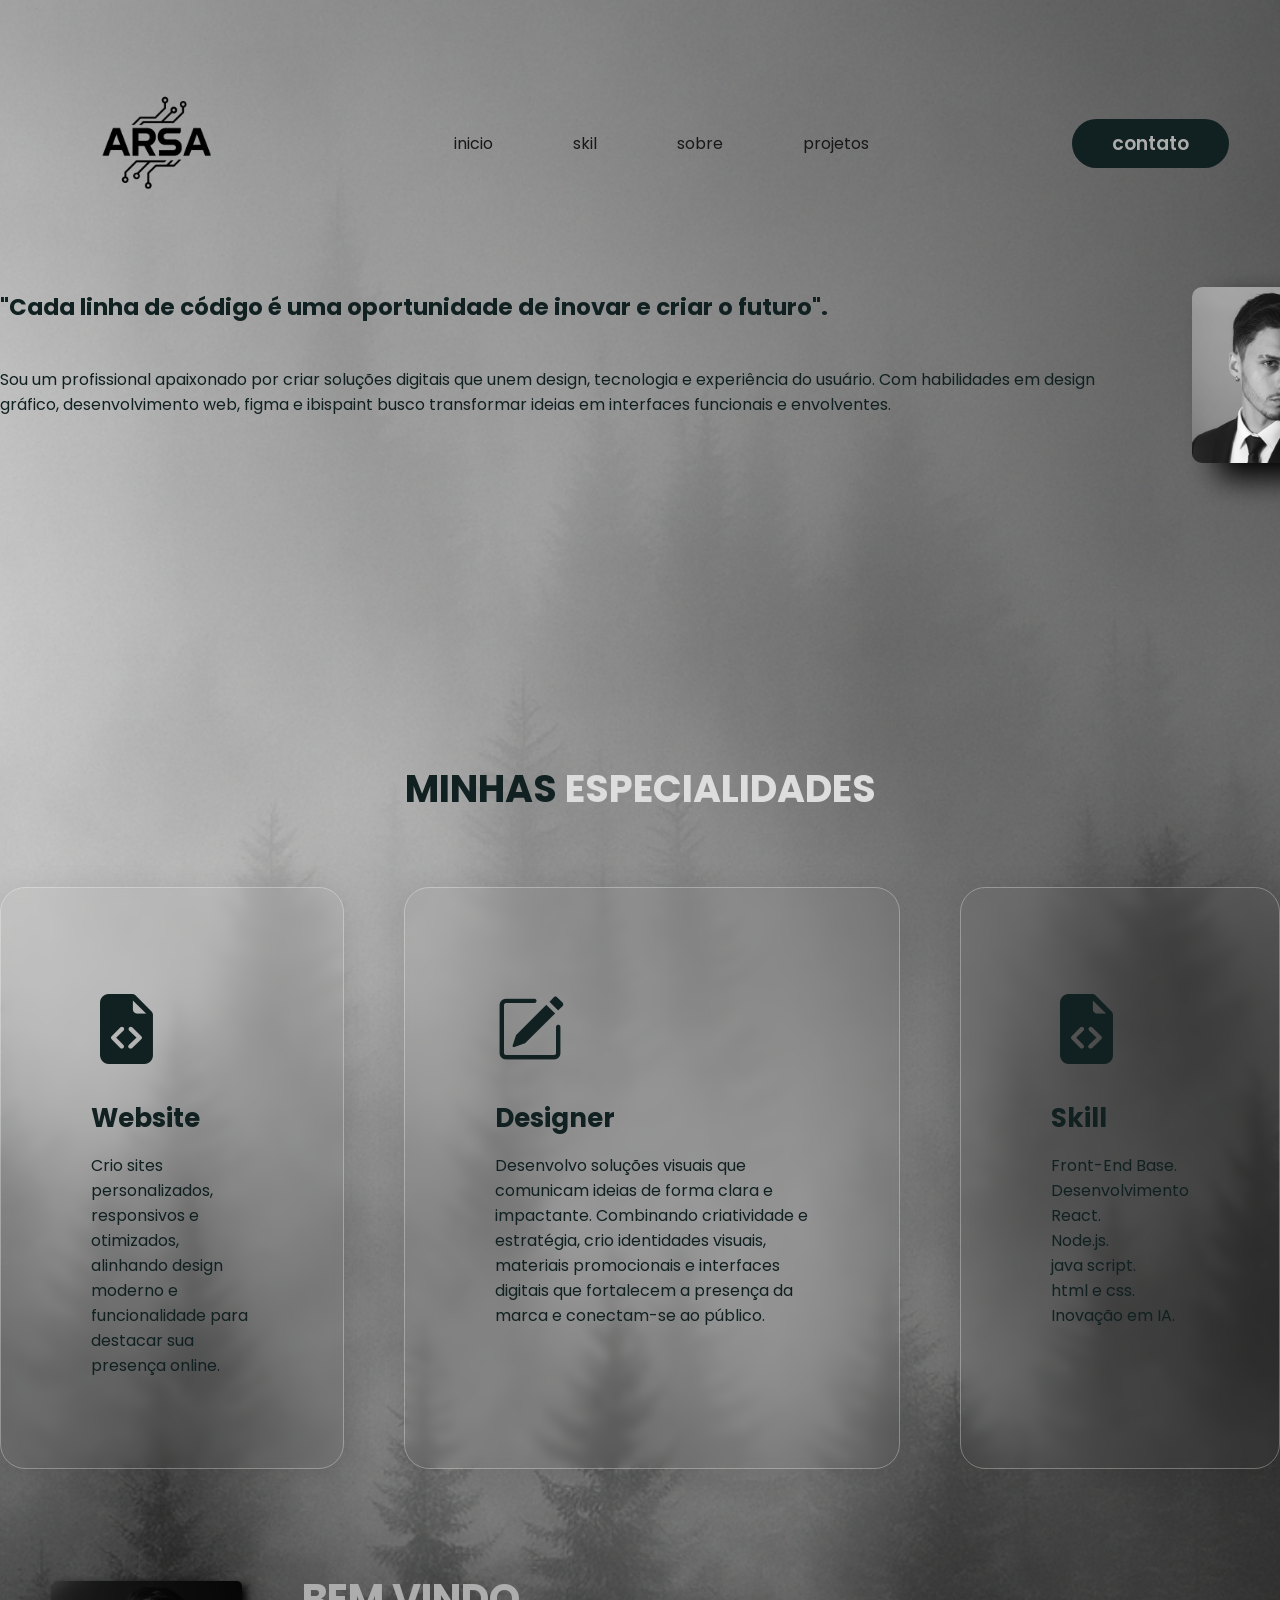
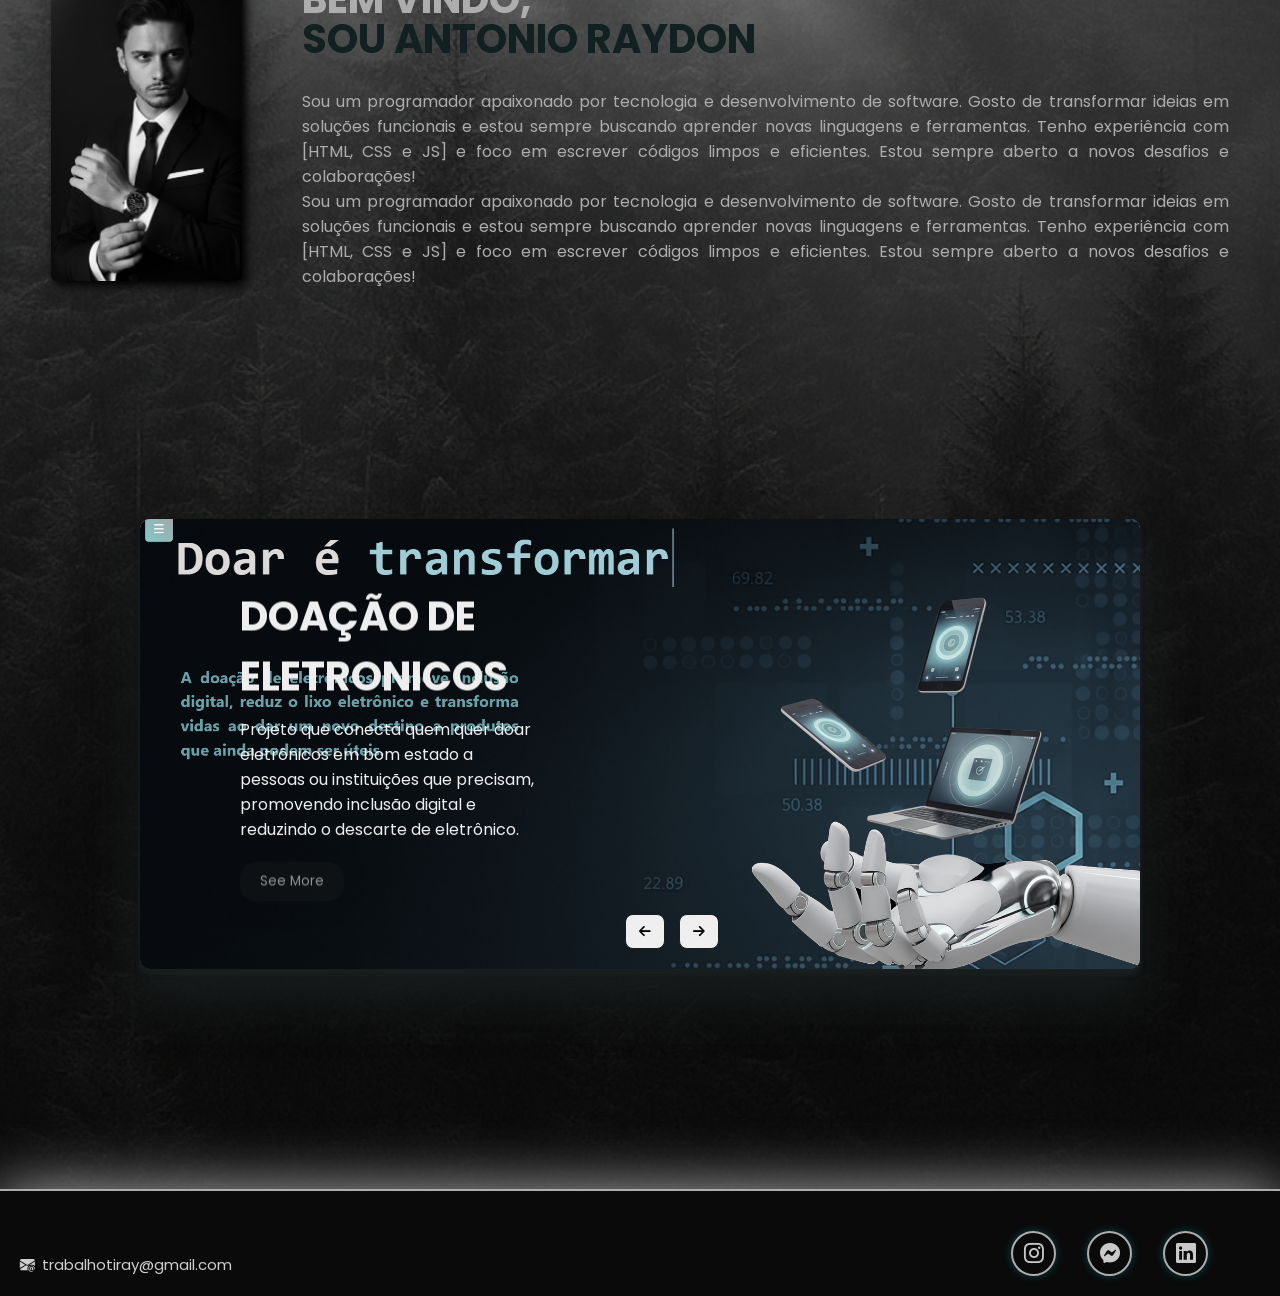
==== index.html @ ab815e59 "mudança do dia 14 respo" ====
<!DOCTYPE html>
<html lang="pt-BR">
<head>
    <meta charset="UTF-8">
    <meta name="viewport" content="width=device-width, initial-scale=1.0">
    <link rel="stylesheet" href="portfólio.css">
    <style>
    /* fonte da google */
    @import url('https://fonts.googleapis.com/css2?family=League+Gothic&family=Poppins:ital,wght@0,100;0,200;0,300;0,400;0,500;0,600;0,700;0,800;0,900;1,100;1,200;1,300;1,400;1,500;1,600;1,700;1,800;1,900&display=swap');
    </style>
    <!-- fonte da google fim -->
    <!-- bootstrap-icons -->
    <link rel="stylesheet" href="https://cdn.jsdelivr.net/npm/bootstrap-icons@1.13.1/font/bootstrap-icons.min.css">
    <!-- bootstrap-icons fim -->
    <link rel="stylesheet" href="https://cdnjs.cloudflare.com/ajax/libs/font-awesome/6.7.2/css/all.min.css" integrity="sha512-Evv84Mr4kqVGRNSgIGL/F/aIDqQb7xQ2vcrdIwxfjThSH8CSR7PBEakCr51Ck+w+/U6swU2Im1vVX0SVk9ABhg==" crossorigin="anonymous" referrerpolicy="no-referrer" />
    <title>Document</title>

</head>
<body>
    <header>
        <div class="interface">
            <a href="#">
                <img src="img/logos.PNG" alt="perfil">
            </a> <!-- logo -->
            <nav class="menu-desktop">
                <ul>
                    <li><a href="#">inicio</a></li>
                    <li><a href="#">skil</a></li>
                    <li><a href="#">sobre</a></li>
                    <li><a href="#">projetos</a></li>
                </ul>
            </nav>

            <div class="btn-contato">
                <a href="#">
                    <button>contato</button>
                </a>
            </div>
        </div> <!-- interface -->
    </header>

    <main>
        <section class="topo-do-site">
            <div class="interface">
                <div class="flex">
                    <div class="txt-topo-site"><!--topo do site--> 
                        <h1>"Cada linha de código é uma oportunidade de inovar e criar o futuro"<span>.</span></h1>
                        <p>Sou um profissional apaixonado por criar soluções digitais que unem design,
                        tecnologia e experiência do usuário. Com habilidades em design gráfico, desenvolvimento
                        web, figma e ibispaint busco transformar ideias em interfaces funcionais e envolventes.</p>


                        <div class="btn-contato">
                            <!-- <a href="#">
                                <button>Entre em contato</button>
                            </a> -->
                        </div>
                    </div><!--txt topo do site-->

                    <div class="img-topo-site">
                        <img src="img/perfil-foto3.jpeg" alt="">

                    </div><!--img-topo-site-->

                </div><!--flex-->
            </div><!--interface-->
        </section> <!--topo-do-site-->

        <section class="especialidade">
            <div class="interface">
                <h2 class="titulo">MINHAS <SPan>ESPECIALIDADES</SPan></h2>
                <div class="flex">
                    <div class="especialidade-box">
                        <i class="bi bi-file-earmark-code-fill"></i>
                        <h3>Website</h3>
                        <p>Crio sites personalizados, responsivos e otimizados, alinhando design
                        moderno e funcionalidade para destacar sua presença online.</p>
                    </div> <!--especialidade-box-->
                    <div class="especialidade-box">
                        <i class="bi bi-pencil-square"></i>
                        <h3>Designer</h3>
                        <p>Desenvolvo soluções visuais que comunicam ideias de forma clara e 
                        impactante. Combinando criatividade e estratégia, crio identidades visuais,
                        materiais promocionais e interfaces digitais que fortalecem a presença da marca e conectam-se ao público.</p>
                    </div> <!--especialidade-box-->
                    <div class="especialidade-box">
                        <i class="bi bi-file-earmark-code-fill"></i>
                        <h3>Skill</h3>
                        <p>Front-End Base.</p>
                        <p>Desenvolvimento React.</p>
                        <p>Node.js.</p>
                        <p>java script.</p>
                        <p>html e css.</p>
                        <p>Inovação em IA.</p>
                    </div> <!--especialidade-box-->
                </div><!--flex-->
            </div><!--interface-->
        </section>
        
        <section class="sobre">
            <div class="interface">
                <div class="flex">
                    <div class="img-sobre">
                        <img src="img/perfil2.jpeg" alt="">

                    </div><!--img-sobre-->
                    <div class="txt-sobre">
                        <h2>BEM VINDO, <span>SOU ANTONIO RAYDON</span></h2>
                        <p>Sou um programador apaixonado por tecnologia e desenvolvimento de software.
                            Gosto de transformar ideias em soluções funcionais e estou sempre buscando
                            aprender novas linguagens e ferramentas. Tenho experiência com [HTML, CSS e JS]
                            e foco em escrever códigos limpos e eficientes. Estou sempre aberto a novos
                            desafios e colaborações!</p>
                            <p>Sou um programador apaixonado por tecnologia e desenvolvimento de software.
                            Gosto de transformar ideias em soluções funcionais e estou sempre buscando
                            aprender novas linguagens e ferramentas. Tenho experiência com [HTML, CSS e JS]
                            e foco em escrever códigos limpos e eficientes. Estou sempre aberto a novos
                            desafios e colaborações!</p>
                            <!-- <div class="btn-social">
                                <a href=""><button><i class="bi bi-instagram"></i></button></a>
                                <a href=""><button><i class="bi bi-messenger"></i></button></a>
                                <a href=""><button><i class="bi bi-linkedin"></i></button></a>

                            </div> -->
                    </div><!--txt-sobre-->
                </div><!--flex-->
            </div><!--interface-->
        </section><!--sobre-->

    <div class="container">

        <div class="slide">

            
            <div class="item" style="background-image: url(img/projeto1.png);">
                <div class="content">
                    <div class="name">PROPAGANDA DE TENIS</div>
                    <div class="des">UM SITE DE EXPOSIÇÃO DE TÊNIS DE UMA MARCA FICTÍCIA!</div>
                    <button class="button-galeria" onclick="window.location.href='tenis.html'">ver</button>

                </div>
            </div>
            <div class="item" style="background-image: url(img/doação.png);">
                <div class="content">
                    <div class="name">doação de eletronicos</div>
                    <div class="des">Projeto que conecta quem quer doar eletrônicos em bom estado a pessoas ou
                                    instituições que precisam, promovendo inclusão digital e reduzindo o descarte de eletrônico.</div>
                    <button class="button-galeria">See More</button>
                </div>
            </div>
            <!-- <div class="item" style="background-image: url(img/paisagem3.jpg);">
                <div class="content">
                    <div class="name">Iceland</div>
                    <div class="des">Lorem ipsum dolor, sit amet consectetur adipisicing elit. Ab, eum!</div>
                    <button class="button-galeria">See More</button>
                </div>
            </div> -->
            <!-- <div class="item" style="background-image: url(img/paisagem4.jpg);">
                <div class="content">
                    <div class="name">Australia</div>
                    <div class="des">Lorem ipsum dolor, sit amet consectetur adipisicing elit. Ab, eum!</div>
                    <button class="button-galeria">See More</button>
                </div>
            </div> -->
            <!-- <div class="item" style="background-image: url(img/paisagem5.jpg);">
                <div class="content">
                    <div class="name">Netherland</div>
                    <div class="des">Lorem ipsum dolor, sit amet consectetur adipisicing elit. Ab, eum!</div>
                    <button class="button-galeria">See More</button>
                </div>
            </div> -->
            <!-- <div class="item" style="background-image: url(img/paisagem6.jpg);">
                <div class="content">
                    <div class="name">Ireland</div>
                    <div class="des">Lorem ipsum dolor, sit amet consectetur adipisicing elit. Ab, eum!</div>
                    <button class="button-galeria">See More</button>
                </div>
            </div> -->

        </div>

        <div class="button">
            <button class="prev"><i class="fa-solid fa-arrow-left"></i></button>
            <button class="next"><i class="fa-solid fa-arrow-right"></i></button>
        </div>

    </div>

    <!-- galeria final  -->

    </main>



    <script src="posti.js"></script>


    
    <footer>
            <div class="interface">
                <div class="liner-footer">
                    <div class="flex">
                        <div class="logo-footer">
                            <img src="img/logos.PN" alt="">
                        </div> 
                        <!--logo-footer-->
                        <div class="btn-social">
                            <a href=""><button><i class="bi bi-instagram"></i></button></a>
                            <a href=""><button><i class="bi bi-messenger"></i></button></a>
                            <a href=""><button><i class="bi bi-linkedin"></i></button></a>
                        </div>
                        </div>
                </div>
            </div>
            <div class="line-footer">
                <p><i class="bi bi-envelope-at-fill"></i><a href="mailto:trabalhotiray@gmail.com"></a>trabalhotiray@gmail.com</p>
            </div>

    </footer>

</body>

    

</html>
---- portfólio.css ----
* {
    margin: 0;
    padding: 0;
    box-sizing: border-box;
    font-family: "Poppins", sans-serif;
}

body {
    margin: 0;
    padding: 0;
    height: 100%;
    display: flex;
    flex-direction: column;
    background-color: rgb(204, 204, 204);
    background-image: url('img/backgraud.png');
    background-repeat: no-repeat;
    background-position: center;
    background-size: cover; /* Mostra a imagem inteira sem cortar */
}


footer {
    position: relative;
    bottom: 0;
    width: 100%;
    background-color: #000;
    color: #fff;
    border-top: 2px solid #00eaff;
    box-shadow: 0 0 15px #00eaff60;
    padding: 20px 0;
    text-align: center;
    z-index: 1;
}

main {
    flex: 1;
}


.interface{
    max-width: 1280px;
    margin: 0 auto;
}

.flex{
    display: flex;
}

.btn-contato button{
    padding: 10px 40px ;
    font-size: 19px;
    font-weight: 600;
    background-color: rgb(17, 32, 32);
    border: 0;
    border-radius: 30px;
    cursor: pointer;
    transition: .2s;
    color: rgb(173, 173, 173);
    
}

h2.titulo {
    color: rgb(17, 32, 32);
    font-size: 38px;
    text-align: center;
    text-align: center;

}

h2.titulo span{
    color: rgb(221, 221, 221);
}

button:hover{
    box-shadow: 0px 0px 8px rgba(22, 41, 41, 0.863) ;
    transform: scale(1.05s);
}

/* cabeçalho */

header {
    padding: 40px 4%;

}

header > .interface{
    display: flex;
    align-items: center;
    justify-content: space-between;
}



header a {
    color: rgb(24, 24, 24);
    text-decoration: none;
    display: inline-block;
    transition: 0.9S;
}

.btn-contato button {
    transition: transform 0.3s ease; /* Duração e suavidade da transição */
}

.btn-contato button:hover {
    transform: scale(1.1); /* Aumenta 5% no hover */
}


header nav ul {
    list-style-type: none;
    
}

.menu-desktop ul,
.btn-contato {
    display: flex;
    align-items: center;
}


header nav ul li{
    display: inline-block;
    padding: 0 40px;
    
}


header a:hover{
    color: rgb(221, 221, 221);
    transform: scale(1.07);
}


/* imagem da logo */
header .interface img{
    width: 200px;
    height: 200px;
}


section .topo-do-site{
    padding: 40px 4%;
}
/* imagem da perfil */
.img-topo-site img {
    
    border-radius: 10px;
    width: 100%;
    max-width: 260px;
    height: auto;
    filter: grayscale(80%);
    left: 60px;
    box-shadow: 25px 15px 30px #000;

    
} 

section .topo-do-site .flex{
    align-items: center;
    justify-content: center;
    gap: 50px;
    flex-wrap: wrap;
}


.topo-do-site h1 {
    color:rgb(17, 32, 32);
    font-size: 23px;
    line-height: 40px;
}

.topo-do-site .topo-do-site h1 span {
    color: rgb(173, 173, 173);
}

.topo-do-site .txt-topo-site p{
    color: rgb(17, 32, 32);
    margin: 40px 0;
}

.topo-do-site .img-topo-site img {
    position: relative;
    animation: flutuar 3s ease-in-out infinite alternate;
}

@keyframes flutuar {
    0%{
        top: 0;
    }
    100%{
        top: 30px;
    }
}

.especialidade{
    margin-top: 40px;
}

section .especialidade{
    padding: 40px 4%;
    
}

.especialidade .titulo {
    padding: 250px 50px 25px;
}

section.especialidade .flex{
    gap: 60px;
}

.especialidade .especialidade-box{
    color: rgb(17, 32, 32);
    padding: 90px;
    border-radius: 25px;
    border: 2px solid rgb(221, 221, 221);
    margin-top: 45px;
    box-shadow: 0 4px 30px rgba(0, 0, 0, 0.1);
    backdrop-filter: blur(5px);
    -webkit-backdrop-filter: blur(5px);
    border: 1px solid rgba(255, 255, 255, 0.3);
    transition: .2s;
}

.especialidade .especialidade-box:hover{
    transform: scale(1.05);
    box-shadow: 0 0 20px rgba(221, 221, 221, 0.404);
}

.especialidade .especialidade-box i{
    font-size: 70px;
    color: rgb(17, 32, 32);

}

.especialidade .especialidade-box h3{
    font-size: 26px;
    margin: 15px 0;
}

/* estilo do sobre */

section.sobre {
    padding: 90px 4%;
}

section.sobre .flex{
    align-items: center;
    gap: 60px;
}


/* img sobre foto */
section.sobre .flex img {
    height: 300px;
    border-radius: 5px;
    box-shadow: 4px 4px 10px black;
    
}

.sobre .txt-sobre{
    color: rgb(173, 173, 173);

}

.sobre .txt-sobre h2{
    font-size: 40px;
    line-height: 40px;
    margin-bottom: 30px;
}

.sobre .txt-sobre h2 span{
    color: rgb(17, 32, 32);
    display: block;

}

.sobre .txt-sobre{
    margin: 20px 0;
    text-align: justify;
}

.btn-social button{
    width: 60px;
    height: 60px;
    border-radius: 50%;
    border: none;
    background-color: rgb(17, 32, 32);
    font-size: 25px;
    cursor: pointer;
    margin: 0 8px;
    transition: .2s;
}

/* galeria */
.container{
    position: relative;
    margin: 0 auto;
    padding: 3rem 2rem;
    text-align: center;
    margin: 120px auto;
    width: 100%;
    max-width: 1000px;
    height: auto;
    min-height: 450px;
    background: #f5f5f5;
    box-shadow: 0 30px 50px rgb(17, 32, 32);
    filter: grayscale(0.7);
    border-radius: 10px;
}


.container .slide .item{
    width: 200px;
    height: 300px;
    position: absolute;
    top: 50%;
    transform: translate(0, -50%);
    border-radius: 20px;
    box-shadow: 0 5px 5px rgb(17, 32, 32);
    background-position: 50% 50%;
    background-size: cover;
    display: inline-block;
    transition: 0.5s;
    
}

.slide .item:nth-child(1),
.slide .item:nth-child(2){
    top: 0;
    left: 0;
    transform: translate(0, 0);
    border-radius: 0;
    width: 100%;
    height: 100%;
    border-radius: 10px;
    background-position: center center; /* Adicione esta linha */
    background-size: cover; /* Adicione esta linha */
}


.slide .item:nth-child(3){
    left: 50%;
}
.slide .item:nth-child(4){
    left: calc(50% + 220px);
}
.slide .item:nth-child(5){
    left: calc(50% + 440px);
}

/* here n = 0, 1, 2, 3,... */
.slide .item:nth-child(n + 6){
    left: calc(50% + 660px);
    opacity: 0;
}



.item .content{
    position: absolute;
    top: 50%;
    left: 100px;
    width: 300px;
    text-align: left;
    color: #eee;
    transform: translate(0, -50%);
    font-family: system-ui;
    display: none;
    
}


.slide .item:nth-child(2) .content{
    display: block;
}


.content .name{
    font-size: 40px;
    text-transform: uppercase;
    font-weight: bold;
    opacity: 0;
    animation: animate 1s ease-in-out 1 forwards;
}

.content .des{
    margin-top: 10px;
    margin-bottom: 20px;
    opacity: 0;
    animation: animate 1s ease-in-out 0.3s 1 forwards;
}

.content button{
    padding: 10px 20px;
    border: none;
    cursor: pointer;
    opacity: 0;
    animation: animate 1s ease-in-out 0.6s 1 forwards;
}


@keyframes animate {
    from{
        opacity: 0;
        transform: translate(0, 100px);
        filter: blur(33px);
    }

    to{
        opacity: 1;
        transform: translate(0);
        filter: blur(0);
    }
}


.button{
    width: 100%;
    text-align: center;
    position: absolute;
    bottom: 20px;
}

.button button{
    width: 40px;
    height: 35px;
    border-radius: 8px;
    border: none;
    cursor: pointer;
    margin: 0 5px;
    border: 1px solid rgb(17, 32, 32);
    transition: 0.3s;
}

.button button:hover{
    background: #ababab;
    color: #fff;
}


.button-galeria {
    color: rgb(146, 146, 146);
    background-color:rgb(173, 173, 173);
    border: none;
    border-radius: 50px;
    /* From https://css.glass */
    background: rgba(17, 32, 32, 0.34);
    border-radius: 16px;
    box-shadow: 0 4px 30px rgba(0, 0, 0, 0.1);
    backdrop-filter: blur(7.6px);
    -webkit-backdrop-filter: blur(7.6px);
    order: 1px solid rgba(17, 32, 32, 0.38);
    transition: .9s;

}

.button-galeria:hover {
    transform: scale(1.07);
}
main {
    padding-bottom: 100px; /* Garante espaço antes do footer */
}


footer {
    background-color: #0a0a0a; /* fundo escuro */
    padding: 40px 0 20px 0;
    color: #fff;
    font-family: "Poppins", sans-serif;
    border-top: 2px solid rgb(173, 173, 173); /* linha neon superior */
    box-shadow: 0 0 60px rgb(173, 173, 173);
}

footer .interface {
    width: 90%;
    max-width: 95%;
    margin: 0 auto;
}

footer .flex {
    display: flex;
    align-items: center;
    justify-content: space-between;
    flex-wrap: wrap;
}

footer .logo-footer img {
    width: 140px;
    filter: drop-shadow(0 0 5px rgb(173, 173, 173));
}

footer .btn-social {
    display: flex;
    gap: 15px;
}

footer .btn-social button {
    background-color: transparent;
    border: 2px solid rgb(173, 173, 173);
    color: #c9c9c9;
    font-size: 20px;
    border-radius: 50%;
    width: 45px;
    height: 45px;
    cursor: pointer;
    transition: all 0.3s ease;
    box-shadow: 0 0 8px #00eaff40;
}

footer .btn-social button:hover {
    background-color: rgb(173, 173, 173);
    color: #0a0a0a;
    box-shadow: 0 0 20px #727272;
    transform: translateY(-3px);
}

footer .line-footer {
    text-align: left;
    padding-left: 20px;
    margin-top: -23px;
    font-size: 15px;
    opacity: 0.8;
}

footer .line-footer a {
    color: #4d6264;
    text-decoration: none;
    margin-left: 7px;
}

footer .line-footer a:hover {
    text-decoration: underline;
}


/* Responsividade */
@media (max-width: 768px) {
    footer .flex {
        flex-direction: column;
        gap: 20px;
    }

    footer .logo-footer img {
        width: 120px;
    }

    footer .btn-social button {
        width: 40px;
        height: 40px;
        font-size: 18px;
    }

    footer .line-footer {
        font-size: 1rem;
        margin-top: 40px;
        /* margin: 60px; */
        text-align: center;
        padding: 0 10px; /* Adiciona um pequeno padding nas laterais */
        margin-left: 0; /* Remove a margem fixa para permitir centralização */
   
        
    }
}

/* --- Telas Pequenas (max-width: 480px) --- */
@media screen and (max-width: 480px) {
    
    /* O flex-direction: column já está definido em 768px e será herdado.
       Ajustamos apenas os elementos internos. */

    footer .logo-footer img {
        /* Reduz um pouco mais o tamanho da logo */
        width: 100px; 
    }

    footer .btn-social button {
        /* Reduz levemente o tamanho dos botões sociais */
        width: 35px; 
        height: 35px;
        font-size: 16px;
    }

    footer .line-footer {
        /* Centraliza o texto e reduz o tamanho da fonte para caber na tela */
        font-size: 0.9rem;
        text-align: center;
        margin: 30px auto 0 auto; /* Centraliza a margem e reduz o espaçamento superior */
        padding: 0; /* Remove padding desnecessário */
    }

    footer .line-footer a {
        /* Garante que o link de e-mail quebre a linha se for muito longo */
        display: block; 
    }
}

/* --- Media Queries (Responsividade) --- */

/* ---------------------------------
1. Telas Menores (Até 1020px)
---------------------------------
*/
@media screen and (max-width: 1020px) {

    /* Geral */
    .interface {
        padding: 0 5%; /* Adiciona um padding horizontal nas laterais para telas menores */
    }

    .flex {
        flex-direction: column; /* Em telas menores, os elementos flexíveis ficam um em cima do outro por padrão */
        gap: 30px; /* Adiciona um espaço entre os blocos */
    }

    /* Cabeçalho */
    .menu-desktop {
        display: none; /* Oculta o menu de navegação principal */
    }

    header {
        padding: 30px 5%; /* Ajusta o padding do cabeçalho */
    }

    header > .interface {
        flex-direction: row; /* Mantém logo e botão/menu juntos, mas o menu-desktop está oculto */
        justify-content: space-between;
    }

    /* Topo do Site */
    section .topo-do-site .flex {
        flex-direction: column-reverse; /* Coloca o texto em cima da imagem */
        gap: 40px;
    }

    .topo-do-site h1 {
        font-size: 30px; /* Diminui o tamanho da fonte */
        text-align: center;
    }

    .topo-do-site .txt-topo-site,
    .topo-do-site .img-topo-site {
        text-align: center;
        
    }

    .topo-do-site .img-topo-site{
        margin-left: 30%;
        margin-right: 60%;
    }

    .topo-do-site .img-topo-site img {
        width: 200px;
        height: 250px;
        box-shadow: 15px 10px 20px #000;
        margin-left: 0%;
        margin-right: 35%;
    }
    
    /* Especialidades */
    .especialidade .especialidade-box {
        padding: 40px; /* Reduz o padding interno */
        margin-top: 15px;
    }

    section.especialidade .flex {
        gap: 20px;
    }

    .especialidade .titulo {
        padding: 50px 0 25px; /* Ajusta o padding do título */
    }
}

/* ---------------------------------
  2. Telas Pequenas (Até 720px)
  ---------------------------------
*/
@media screen and (max-width: 720px) {
    
    /* Títulos */
    h2.titulo {
        font-size: 30px;
    }

    /* Sobre */
    section.sobre .flex {
        flex-direction: column; /* Imagem e texto ficam empilhados */
        gap: 30px;
    }

    section.sobre .flex img {
        width: 100%; /* Imagem do sobre ocupa a largura total */
        max-width: 300px; 
    }

    .sobre .txt-sobre h2 {
        font-size: 30px;
        line-height: 35px;
        margin-bottom: 15px;
        text-align: center;
    }

    .sobre .txt-sobre p {
        text-align: left;
    }

    .btn-social {
        justify-content: center;
    }

    /* Galeria (Container) */
    .container {
        width: 90%; /* Ocupa 90% da largura da tela */
        height: 450px; /* Reduz a altura */
        padding: 1rem;
        margin: 50px auto 100px auto;
    }

    .container .slide .item {
        width: 150px;
        height: 250px;
    }

    .slide .item:nth-child(2) {
        /* Garante que o item ativo ocupe 100% do espaço do container (seus 450px de altura) */
        width: 100%; 
        height: 100%;
        top: 0;
        left: 0;
        transform: translate(0, 0);
        /* Garante que a imagem de fundo preencha corretamente o item ativo */
        background-position: center center;
        background-size: cover;
    }
    
    .slide .item:nth-child(3) {
        left: 55%; /* Ajusta a posição para telas menores */
    }
    .slide .item:nth-child(4) {
        left: calc(55% + 160px); /* Ajusta a posição */
    }
    .slide .item:nth-child(5),
    .slide .item:nth-child(n + 6) {
        opacity: 0;
    }

    .item .content {
        left: 50px;
        width: 200px;
        transform: translate(-50%, -50%); /* Centraliza */
        width: 90%;
        padding: 10px;
        /* Adicione um fundo semitransparente para o texto ser legível sobre a imagem */
        background: rgba(0, 0, 0, 0.4); 
        border-radius: 5px;
        color: #fff; /* Garante que o texto seja branco sobre a imagem escura */
        text-align: center;
    }

    .slide .item:nth-child(2) .content{
        display: block; /* Garante que o conteúdo seja visível no item ativo */
    }

    .content .name {
        font-size: 30px;
    }

    .content .des {
        display: none; /* Oculta a descrição para economizar espaço */
    }

    .content button {
        display: none; /* Oculta o botão para economizar espaço */
    }

    .button button {
        width: 40px;
        height: 35px;
    }

    .button{
        /* Garante que o container dos botões esteja na parte inferior do slide container */
        width: 100%;
        text-align: center;
        position: absolute; 
        bottom: 20px; /* Garante que fique acima da borda inferior */
        display: block; /* Garante que não foi ocultado por engano */
    }
}

/* ---------------------------------
  3. Telas Ultra Pequenas (Até 480px)
  ---------------------------------
*/
@media screen and (max-width: 480px) {

    /* Botão de Contato */
    .btn-contato button {
        padding: 8px 20px;
        font-size: 16px;
    }
    
    /* Topo do Site */
    .topo-do-site h1 {
        font-size: 24px;
    }

    /* Galeria (Container) */
    .container {
        height: 350px;
        margin: 30px auto 80px auto; /* Alterado para ter uma margem superior mais controlada */
    }
    .item .content {
        left: 50%; /* Centraliza horizontalmente */
        transform: translate(-50%, -50%); /* Ajusta para centralizar de fato */
        width: 95%; 
        color: #000; /* Garante a visibilidade */
        text-align: center;
    }

    .slide .item:nth-child(3) {
        left: 60%; 
    }
    .slide .item:nth-child(4) {
        left: calc(60% + 130px);
    }
    
    .item .content {
        left: 20px;
        width: 180px;
    }

    .content .name {
        font-size: 20px;
    }
    .content .des {
        display: none; /* Oculta a descrição novamente se necessário para telas ultra-pequenas */
    }
    .content button {
        display: none; /* Oculta o botão novamente se necessário */
    }
}
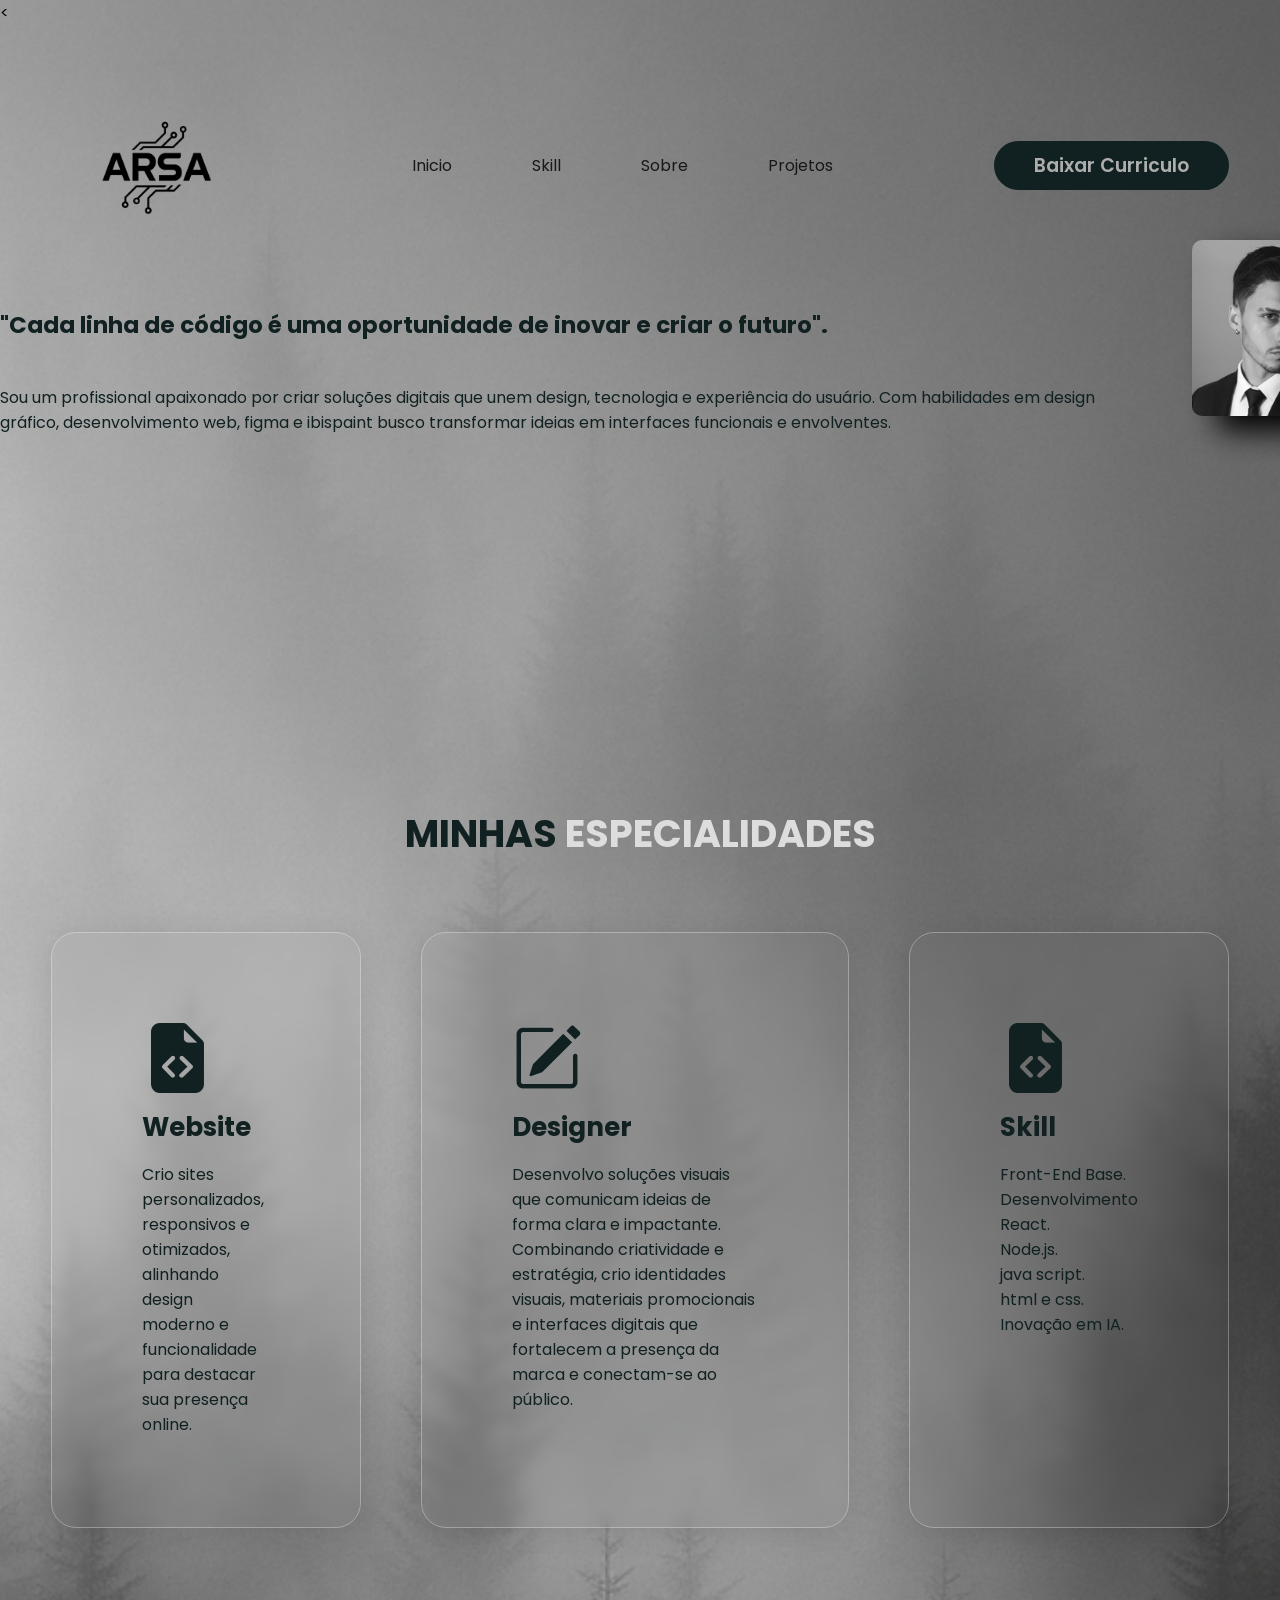
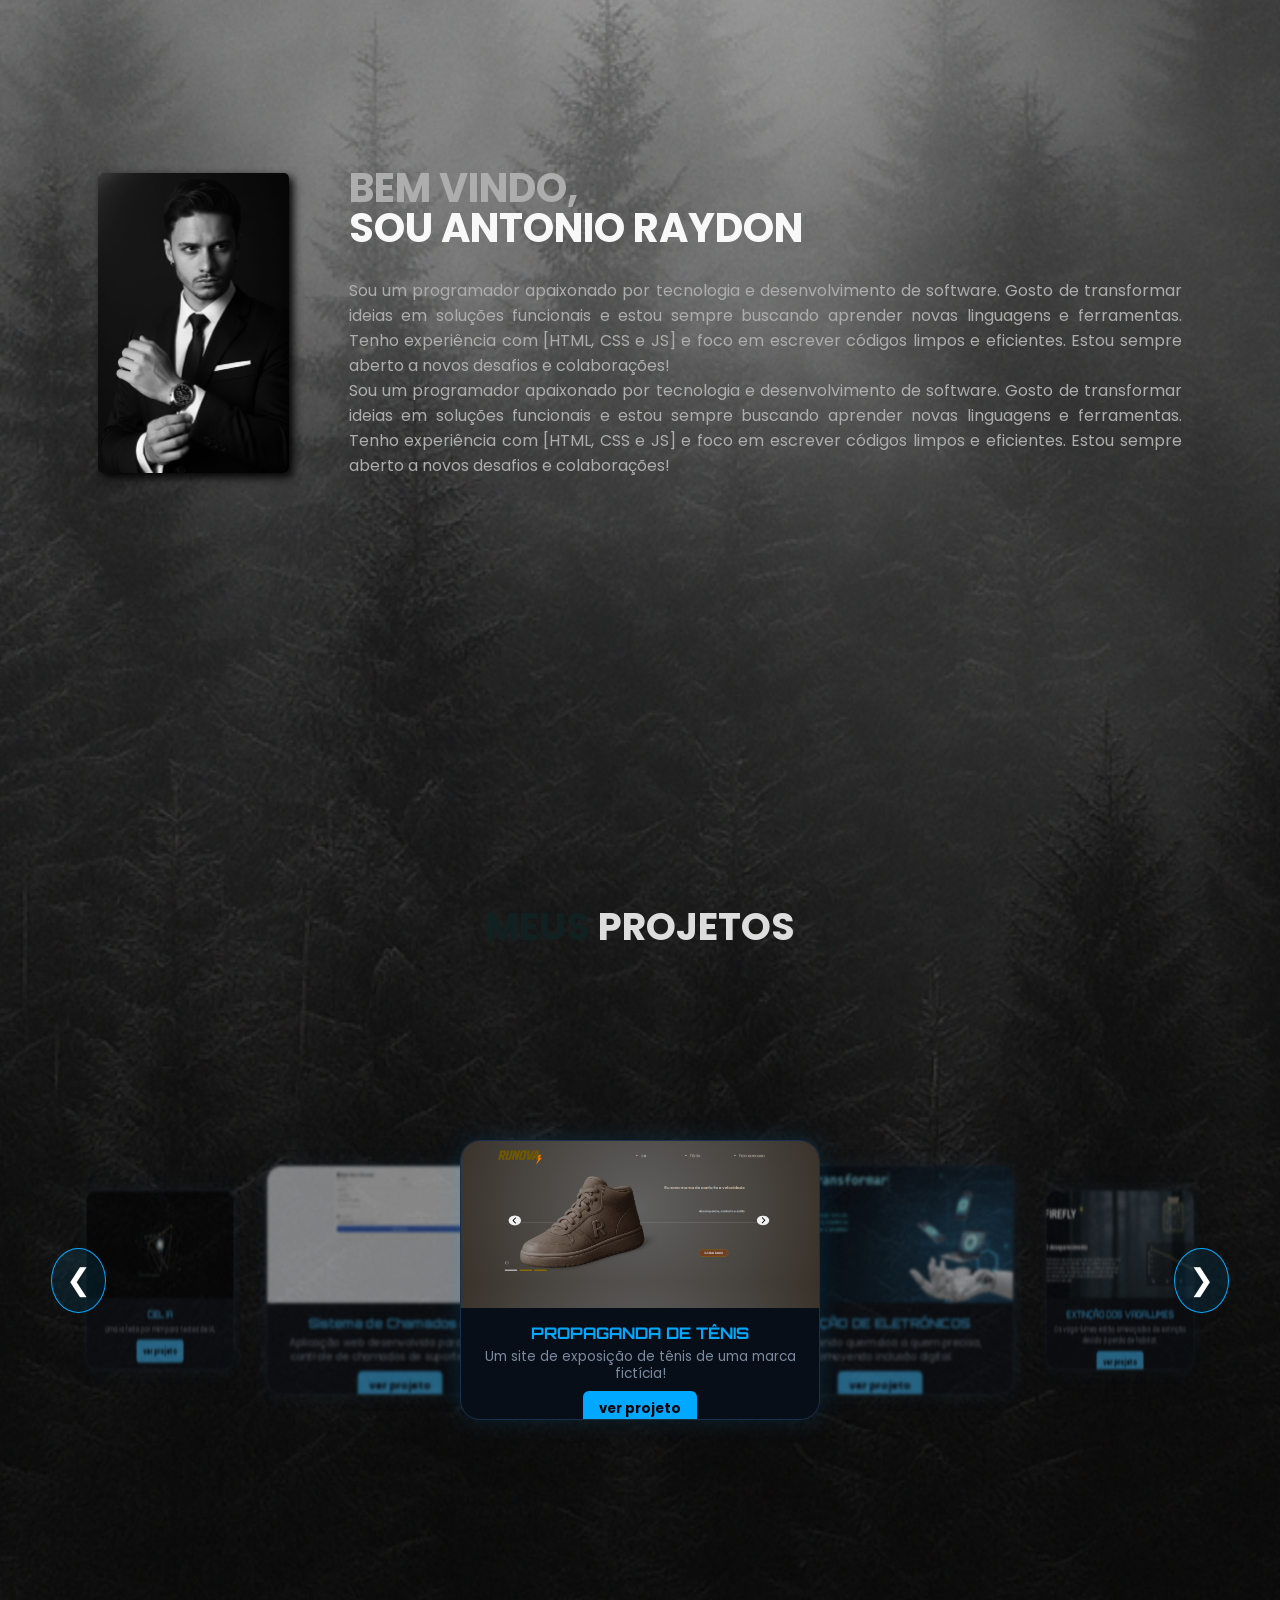
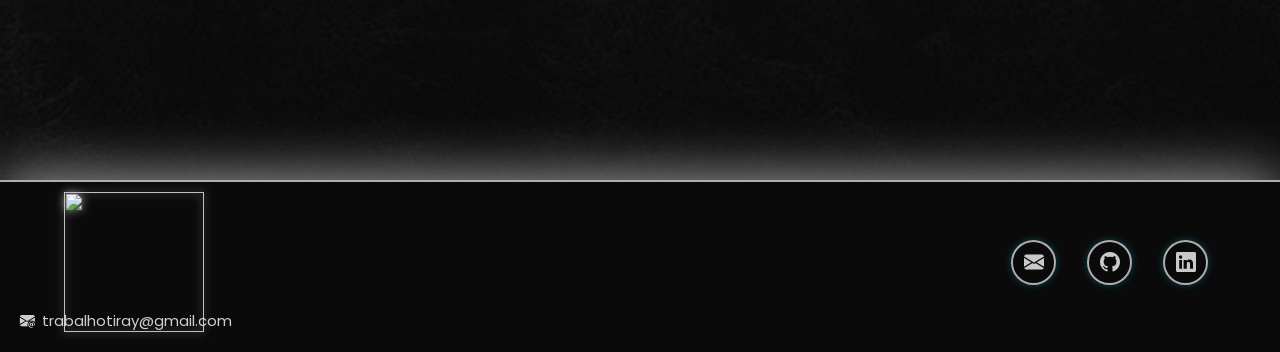
==== commit 5c532ce0: "feat: adiciona sistema de chamados de TI e atualiza experiencia profissional" ====
--- a/index.html
+++ b/index.html
@@ -1,4 +1,4 @@
-<!DOCTYPE html>
+<<!DOCTYPE html>
 <html lang="pt-BR">
 <head>
     <meta charset="UTF-8">
@@ -6,7 +6,7 @@
     <link rel="stylesheet" href="portfólio.css">
     <style>
     /* fonte da google */
-    @import url('https://fonts.googleapis.com/css2?family=League+Gothic&family=Poppins:ital,wght@0,100;0,200;0,300;0,400;0,500;0,600;0,700;0,800;0,900;1,100;1,200;1,300;1,400;1,500;1,600;1,700;1,800;1,900&display=swap');
+    @import url('https://fonts.googleapis.com/css2?family=League+Gothic&family=Poppins:ital,wght@0,100;0,200;0,300;0,400;0,500;0,600;0,700;0,800;0,900;1,100;1,200;1,300;1,400;1,500;1,600;1,700;1,800;1,900&family=Orbitron:wght@700;900&family=Rajdhani:wght@500;600;700&display=swap');
     </style>
     <!-- fonte da google fim -->
     <!-- bootstrap-icons -->
@@ -24,21 +24,21 @@
             </a> <!-- logo -->
             <nav class="menu-desktop">
                 <ul>
-                    <li><a href="#">inicio</a></li>
-                    <li><a href="#">skil</a></li>
-                    <li><a href="#">sobre</a></li>
-                    <li><a href="#">projetos</a></li>
+                    <li><a href="#inicio">Inicio</a></li>
+                    <li><a href="#skill">Skill</a></li>
+                    <li><a href="#sobre">Sobre</a></li>
+                    <li><a href="#projetos">Projetos</a></li>
                 </ul>
             </nav>
 
+<section class="topo-do-site" id="inicio">
             <div class="btn-contato">
-                <a href="#">
-                    <button>contato</button>
+                <a href="arquivos/meus-arquivos/Antonio_Raydon_curriculo.pdf" download>
+                    <button>Baixar Curriculo</button>
                 </a>
             </div>
         </div> <!-- interface -->
     </header>
-
     <main>
         <section class="topo-do-site">
             <div class="interface">
@@ -48,24 +48,19 @@
                         <p>Sou um profissional apaixonado por criar soluções digitais que unem design,
                         tecnologia e experiência do usuário. Com habilidades em design gráfico, desenvolvimento
                         web, figma e ibispaint busco transformar ideias em interfaces funcionais e envolventes.</p>
-
-
                         <div class="btn-contato">
                             <!-- <a href="#">
-                                <button>Entre em contato</button>
+                                <button>Baixar</button>
                             </a> -->
                         </div>
                     </div><!--txt topo do site-->
-
                     <div class="img-topo-site">
                         <img src="img/perfil-foto3.jpeg" alt="">
-
                     </div><!--img-topo-site-->
-
                 </div><!--flex-->
             </div><!--interface-->
         </section> <!--topo-do-site-->
-
+        <section class="especialidade" id="skill">
         <section class="especialidade">
             <div class="interface">
                 <h2 class="titulo">MINHAS <SPan>ESPECIALIDADES</SPan></h2>
@@ -96,13 +91,12 @@
                 </div><!--flex-->
             </div><!--interface-->
         </section>
-        
+        <section class="sobre" id="sobre">
         <section class="sobre">
             <div class="interface">
                 <div class="flex">
                     <div class="img-sobre">
                         <img src="img/perfil2.jpeg" alt="">
-
                     </div><!--img-sobre-->
                     <div class="txt-sobre">
                         <h2>BEM VINDO, <span>SOU ANTONIO RAYDON</span></h2>
@@ -116,98 +110,105 @@
                             aprender novas linguagens e ferramentas. Tenho experiência com [HTML, CSS e JS]
                             e foco em escrever códigos limpos e eficientes. Estou sempre aberto a novos
                             desafios e colaborações!</p>
-                            <!-- <div class="btn-social">
-                                <a href=""><button><i class="bi bi-instagram"></i></button></a>
-                                <a href=""><button><i class="bi bi-messenger"></i></button></a>
-                                <a href=""><button><i class="bi bi-linkedin"></i></button></a>
-
-                            </div> -->
                     </div><!--txt-sobre-->
                 </div><!--flex-->
             </div><!--interface-->
         </section><!--sobre-->
 
-    <div class="container">
-
-        <div class="slide">
-
-            
-            <div class="item" style="background-image: url(img/projeto1.png);">
-                <div class="content">
-                    <div class="name">PROPAGANDA DE TENIS</div>
-                    <div class="des">UM SITE DE EXPOSIÇÃO DE TÊNIS DE UMA MARCA FICTÍCIA!</div>
-                    <button class="button-galeria" onclick="window.location.href='tenis.html'">ver</button>
+        <!-- GALERIA DE PROJETOS (6 ITENS) -->
+        <section id="projetos" class="gameplay-container">
+            <h2 class="titulo">MEUS <span>PROJETOS</span></h2>
+
+            <div class="cover-gallery">
+                <button class="cover-nav" id="cover-left">❮</button>
+
+                <div class="cover-carousel">
+                    <!-- PROJETO 1 -->
+                    <div class="cover-card">
+                        <img src="img/projeto1.png" alt="Propaganda de Tênis">
+                        <div class="cover-info">
+                            <h3>PROPAGANDA DE TÊNIS</h3>
+                            <p>Um site de exposição de tênis de uma marca fictícia!</p>
+                            <button class="card-btn" onclick="window.location.href='tenis.html'">ver projeto</button>
+                        </div>
+                    </div>
+
+                    <!-- PROJETO 2 -->
+                    <div class="cover-card">
+                        <img src="img/doação.png" alt="Doação de Eletrônicos">
+                        <div class="cover-info">
+                            <h3>DOAÇÃO DE ELETRÔNICOS</h3>
+                            <p>Conectando quem doa a quem precisa, promovendo inclusão digital.</p>
+                            <button class="card-btn" onclick="window.location.href='https://github.com/antonioRaydon/Lord.git'">ver projeto</button>
+                        </div>
+                    </div>
+
+                    <!-- PROJETO 3 -->
+                    <div class="cover-card">
+                        <img src="img/firely.png" alt="Extinção dos Vagalumes">
+                        <div class="cover-info">
+                            <h3>EXTINÇÃO DOS VAGALUMES</h3>
+                            <p>Os vaga-lumes estão ameaçados de extinção devido à perda de habitat.</p>
+                            <button class="card-btn" onclick="window.location.href='https://github.com/antonioRaydon/Firefly.git'">ver projeto</button>
+                        </div>
+                    </div>
+
+                    <!-- PROJETO 4 (NOVO) -->
+                    <div class="cover-card">
+                        <img src="img/projeto4.png" alt="luna arcana gamer">
+                        <div class="cover-info">
+                            <h3>LUNA ARCANA GAMER</h3>
+                            <p>gamer em desenvolvimente na godot por mim.</p>
+                            <button class="card-btn" onclick="window.location.href='https://antonioraydon.github.io/Luna-Arcana-game-site/'">ver projeto</button>
+                        </div>
+                    </div>
+
+                    <!-- PROJETO 5 (NOVO) -->
+                    <div class="cover-card">
+                        <img src="img/projeto5.png" alt="Nome do Projeto 5">
+                        <div class="cover-info">
+                            <h3>CIEL IA</h3>
+                            <p>Uma ia feita por mim para testes de IA,</p>
+                            <button class="card-btn" onclick="window.location.href='#'">ver projeto</button>
+                        </div>
+                    </div>
+
+                    <!-- PROJETO 6 (NOVO) -->
+                    <div class="cover-card">
+                        <img src="img/projeto6.png" alt="Nome do Projeto 6">
+                        <div class="cover-info">
+                            <h3>Sistema de Chamados de TI</h3>
+                            <p>Aplicação web desenvolvida para gestão e controle de chamados de suporte técnicos</p>
+                            <button class="card-btn" onclick="window.location.href='https://antonioraydon.github.io/suporte-ti-escolar/'">ver projeto</button>
+                        </div>
+                    </div>
 
                 </div>
-            </div>
-            <div class="item" style="background-image: url(img/doação.png);">
-                <div class="content">
-                    <div class="name">doação de eletronicos</div>
-                    <div class="des">Projeto que conecta quem quer doar eletrônicos em bom estado a pessoas ou
-                                    instituições que precisam, promovendo inclusão digital e reduzindo o descarte de eletrônico.</div>
-                    <button class="button-galeria">See More</button>
-                </div>
-            </div>
-            <!-- <div class="item" style="background-image: url(img/paisagem3.jpg);">
-                <div class="content">
-                    <div class="name">Iceland</div>
-                    <div class="des">Lorem ipsum dolor, sit amet consectetur adipisicing elit. Ab, eum!</div>
-                    <button class="button-galeria">See More</button>
-                </div>
-            </div> -->
-            <!-- <div class="item" style="background-image: url(img/paisagem4.jpg);">
-                <div class="content">
-                    <div class="name">Australia</div>
-                    <div class="des">Lorem ipsum dolor, sit amet consectetur adipisicing elit. Ab, eum!</div>
-                    <button class="button-galeria">See More</button>
-                </div>
-            </div> -->
-            <!-- <div class="item" style="background-image: url(img/paisagem5.jpg);">
-                <div class="content">
-                    <div class="name">Netherland</div>
-                    <div class="des">Lorem ipsum dolor, sit amet consectetur adipisicing elit. Ab, eum!</div>
-                    <button class="button-galeria">See More</button>
-                </div>
-            </div> -->
-            <!-- <div class="item" style="background-image: url(img/paisagem6.jpg);">
-                <div class="content">
-                    <div class="name">Ireland</div>
-                    <div class="des">Lorem ipsum dolor, sit amet consectetur adipisicing elit. Ab, eum!</div>
-                    <button class="button-galeria">See More</button>
-                </div>
-            </div> -->
-
-        </div>
-
-        <div class="button">
-            <button class="prev"><i class="fa-solid fa-arrow-left"></i></button>
-            <button class="next"><i class="fa-solid fa-arrow-right"></i></button>
-        </div>
-
-    </div>
-
-    <!-- galeria final  -->
+
+                <button class="cover-nav" id="cover-right">❯</button>
+            </div>
+        </section>
 
     </main>
-
-
-
     <script src="posti.js"></script>
-
-
-    
     <footer>
             <div class="interface">
                 <div class="liner-footer">
                     <div class="flex">
                         <div class="logo-footer">
-                            <img src="img/logos.PN" alt="">
+                            <img src="img/logos.png" alt="">
                         </div> 
                         <!--logo-footer-->
                         <div class="btn-social">
-                            <a href=""><button><i class="bi bi-instagram"></i></button></a>
-                            <a href=""><button><i class="bi bi-messenger"></i></button></a>
-                            <a href=""><button><i class="bi bi-linkedin"></i></button></a>
+                                <a href="mailto:trabalhotiray@gmail.com">
+                                <button><i class="bi bi-envelope-fill"></i></button>
+                                </a>
+                                <a href=" https://github.com/antonioRaydon" target="_blank" title="GitHub">
+                                <button><i class="bi bi-github"></i></button>
+                                </a>
+                                <a href="https://www.linkedin.com/in/antonio-raydon-a74858299" target="_blank">
+                                <button><i class="bi bi-linkedin"></i></button>
+                                </a>
                         </div>
                         </div>
                 </div>
@@ -219,8 +220,4 @@
     </footer>
 
 </body>
-
-    
-
-</html>
-
+</html>
--- a/portfólio.css
+++ b/portfólio.css
@@ -8,7 +8,7 @@
 body {
     margin: 0;
     padding: 0;
-    height: 100%;
+    min-height: 100vh;
     display: flex;
     flex-direction: column;
     background-color: rgb(204, 204, 204);
@@ -20,8 +20,6 @@
 
 
 footer {
-    position: relative;
-    bottom: 0;
     width: 100%;
     background-color: #000;
     color: #fff;
@@ -56,15 +54,12 @@
     cursor: pointer;
     transition: .2s;
     color: rgb(173, 173, 173);
-    
 }
 
 h2.titulo {
     color: rgb(17, 32, 32);
     font-size: 38px;
     text-align: center;
-    text-align: center;
-
 }
 
 h2.titulo span{
@@ -80,7 +75,6 @@
 
 header {
     padding: 40px 4%;
-
 }
 
 header > .interface{
@@ -88,8 +82,6 @@
     align-items: center;
     justify-content: space-between;
 }
-
-
 
 header a {
     color: rgb(24, 24, 24);
@@ -106,10 +98,8 @@
     transform: scale(1.1); /* Aumenta 5% no hover */
 }
 
-
 header nav ul {
     list-style-type: none;
-    
 }
 
 .menu-desktop ul,
@@ -117,20 +107,16 @@
     display: flex;
     align-items: center;
 }
-
 
 header nav ul li{
     display: inline-block;
     padding: 0 40px;
-    
-}
-
+}
 
 header a:hover{
     color: rgb(221, 221, 221);
     transform: scale(1.07);
 }
-
 
 /* imagem da logo */
 header .interface img{
@@ -138,13 +124,12 @@
     height: 200px;
 }
 
-
 section .topo-do-site{
     padding: 40px 4%;
 }
+
 /* imagem da perfil */
 .img-topo-site img {
-    
     border-radius: 10px;
     width: 100%;
     max-width: 260px;
@@ -152,8 +137,7 @@
     filter: grayscale(80%);
     left: 60px;
     box-shadow: 25px 15px 30px #000;
-
-    
+    margin-top: -65px;
 } 
 
 section .topo-do-site .flex{
@@ -163,7 +147,6 @@
     flex-wrap: wrap;
 }
 
-
 .topo-do-site h1 {
     color:rgb(17, 32, 32);
     font-size: 23px;
@@ -199,7 +182,6 @@
 
 section .especialidade{
     padding: 40px 4%;
-    
 }
 
 .especialidade .titulo {
@@ -231,7 +213,6 @@
 .especialidade .especialidade-box i{
     font-size: 70px;
     color: rgb(17, 32, 32);
-
 }
 
 .especialidade .especialidade-box h3{
@@ -249,19 +230,16 @@
     align-items: center;
     gap: 60px;
 }
-
 
 /* img sobre foto */
 section.sobre .flex img {
     height: 300px;
     border-radius: 5px;
     box-shadow: 4px 4px 10px black;
-    
 }
 
 .sobre .txt-sobre{
     color: rgb(173, 173, 173);
-
 }
 
 .sobre .txt-sobre h2{
@@ -271,9 +249,8 @@
 }
 
 .sobre .txt-sobre h2 span{
-    color: rgb(17, 32, 32);
+    color: rgb(248, 248, 248);
     display: block;
-
 }
 
 .sobre .txt-sobre{
@@ -293,129 +270,6 @@
     transition: .2s;
 }
 
-/* galeria */
-.container{
-    position: relative;
-    margin: 0 auto;
-    padding: 3rem 2rem;
-    text-align: center;
-    margin: 120px auto;
-    width: 100%;
-    max-width: 1000px;
-    height: auto;
-    min-height: 450px;
-    background: #f5f5f5;
-    box-shadow: 0 30px 50px rgb(17, 32, 32);
-    filter: grayscale(0.7);
-    border-radius: 10px;
-}
-
-
-.container .slide .item{
-    width: 200px;
-    height: 300px;
-    position: absolute;
-    top: 50%;
-    transform: translate(0, -50%);
-    border-radius: 20px;
-    box-shadow: 0 5px 5px rgb(17, 32, 32);
-    background-position: 50% 50%;
-    background-size: cover;
-    display: inline-block;
-    transition: 0.5s;
-    
-}
-
-.slide .item:nth-child(1),
-.slide .item:nth-child(2){
-    top: 0;
-    left: 0;
-    transform: translate(0, 0);
-    border-radius: 0;
-    width: 100%;
-    height: 100%;
-    border-radius: 10px;
-    background-position: center center; /* Adicione esta linha */
-    background-size: cover; /* Adicione esta linha */
-}
-
-
-.slide .item:nth-child(3){
-    left: 50%;
-}
-.slide .item:nth-child(4){
-    left: calc(50% + 220px);
-}
-.slide .item:nth-child(5){
-    left: calc(50% + 440px);
-}
-
-/* here n = 0, 1, 2, 3,... */
-.slide .item:nth-child(n + 6){
-    left: calc(50% + 660px);
-    opacity: 0;
-}
-
-
-
-.item .content{
-    position: absolute;
-    top: 50%;
-    left: 100px;
-    width: 300px;
-    text-align: left;
-    color: #eee;
-    transform: translate(0, -50%);
-    font-family: system-ui;
-    display: none;
-    
-}
-
-
-.slide .item:nth-child(2) .content{
-    display: block;
-}
-
-
-.content .name{
-    font-size: 40px;
-    text-transform: uppercase;
-    font-weight: bold;
-    opacity: 0;
-    animation: animate 1s ease-in-out 1 forwards;
-}
-
-.content .des{
-    margin-top: 10px;
-    margin-bottom: 20px;
-    opacity: 0;
-    animation: animate 1s ease-in-out 0.3s 1 forwards;
-}
-
-.content button{
-    padding: 10px 20px;
-    border: none;
-    cursor: pointer;
-    opacity: 0;
-    animation: animate 1s ease-in-out 0.6s 1 forwards;
-}
-
-
-@keyframes animate {
-    from{
-        opacity: 0;
-        transform: translate(0, 100px);
-        filter: blur(33px);
-    }
-
-    to{
-        opacity: 1;
-        transform: translate(0);
-        filter: blur(0);
-    }
-}
-
-
 .button{
     width: 100%;
     text-align: center;
@@ -423,50 +277,13 @@
     bottom: 20px;
 }
 
-.button button{
-    width: 40px;
-    height: 35px;
-    border-radius: 8px;
-    border: none;
-    cursor: pointer;
-    margin: 0 5px;
-    border: 1px solid rgb(17, 32, 32);
-    transition: 0.3s;
-}
-
-.button button:hover{
-    background: #ababab;
-    color: #fff;
-}
-
-
-.button-galeria {
-    color: rgb(146, 146, 146);
-    background-color:rgb(173, 173, 173);
-    border: none;
-    border-radius: 50px;
-    /* From https://css.glass */
-    background: rgba(17, 32, 32, 0.34);
-    border-radius: 16px;
-    box-shadow: 0 4px 30px rgba(0, 0, 0, 0.1);
-    backdrop-filter: blur(7.6px);
-    -webkit-backdrop-filter: blur(7.6px);
-    order: 1px solid rgba(17, 32, 32, 0.38);
-    transition: .9s;
-
-}
-
-.button-galeria:hover {
-    transform: scale(1.07);
-}
 main {
     padding-bottom: 100px; /* Garante espaço antes do footer */
 }
 
-
 footer {
     background-color: #0a0a0a; /* fundo escuro */
-    padding: 40px 0 20px 0;
+    padding: 10px 0 20px 0;
     color: #fff;
     font-family: "Poppins", sans-serif;
     border-top: 2px solid rgb(173, 173, 173); /* linha neon superior */
@@ -534,115 +351,146 @@
     text-decoration: underline;
 }
 
+/* ===== NOVA GALERIA (COPIADA DO LUNA ARCANA) ===== */
+
+.gameplay-container {
+    text-align: center;
+    overflow: hidden;
+    padding: 60px 0;
+}
+
+.cover-gallery {
+    display: flex;
+    align-items: center;
+    justify-content: center;
+    gap: 35px;
+    margin-top: 50px;
+}
+
+.cover-carousel {
+    position: relative;
+    width: 1200px;
+    height: 500px;
+}
+
+.cover-card {
+    position: absolute;
+    left: 50%;
+    top: 50%;
+    width: 360px;
+    height: 280px;
+    background: #080e18;
+    border: 1px solid #1a2f4c;
+    border-radius: 20px;
+    overflow: hidden;
+    box-shadow: 0 0 25px rgba(0, 168, 255, .15);
+    transition: transform .65s cubic-bezier(.22, .61, .36, 1), opacity .65s, filter .65s;
+}
+
+.cover-card img {
+    width: 100%;
+    height: 60%;
+    object-fit: cover;
+}
+
+.cover-info {
+    height: 40%;
+    padding: 15px;
+    color: white;
+    display: flex;
+    flex-direction: column;
+    justify-content: space-between;
+    align-items: center;
+    text-align: center;
+}
+
+.cover-info h3 {
+    font-family: 'Orbitron', 'Poppins', sans-serif;
+    color: #00a8ff;
+    font-size: 1rem;
+    margin-bottom: 5px;
+}
+
+.cover-info p {
+    color: #7a8b9e;
+    font-size: .85rem;
+    line-height: 1.3;
+}
+
+.card-btn {
+    margin-top: 8px;
+    padding: 8px 16px;
+    border: none;
+    background: #00a8ff;
+    color: #03050a;
+    font-weight: bold;
+    border-radius: 6px;
+    cursor: pointer;
+    transition: 0.3s;
+}
+
+.card-btn:hover {
+    background: #0082c8;
+    box-shadow: 0 0 12px #00a8ff;
+}
+
+.cover-nav {
+    width: 65px;
+    height: 65px;
+    border-radius: 50%;
+    border: 1px solid #00a8ff;
+    background: #00a8ff18;
+    color: white;
+    font-size: 30px;
+    cursor: pointer;
+    transition: .3s;
+    z-index: 10;
+}
+
+.cover-nav:hover {
+    background: #00a8ff;
+    color: #03050a;
+    box-shadow: 0 0 20px #00a8ff;
+}
 
 /* Responsividade */
-@media (max-width: 768px) {
-    footer .flex {
+
+@media (max-width: 1020px) {
+    .interface {
+        padding: 0 5%;
+    }
+
+    .flex {
         flex-direction: column;
-        gap: 20px;
-    }
-
-    footer .logo-footer img {
-        width: 120px;
-    }
-
-    footer .btn-social button {
-        width: 40px;
-        height: 40px;
-        font-size: 18px;
-    }
-
-    footer .line-footer {
-        font-size: 1rem;
-        margin-top: 40px;
-        /* margin: 60px; */
-        text-align: center;
-        padding: 0 10px; /* Adiciona um pequeno padding nas laterais */
-        margin-left: 0; /* Remove a margem fixa para permitir centralização */
-   
-        
-    }
-}
-
-/* --- Telas Pequenas (max-width: 480px) --- */
-@media screen and (max-width: 480px) {
-    
-    /* O flex-direction: column já está definido em 768px e será herdado.
-       Ajustamos apenas os elementos internos. */
-
-    footer .logo-footer img {
-        /* Reduz um pouco mais o tamanho da logo */
-        width: 100px; 
-    }
-
-    footer .btn-social button {
-        /* Reduz levemente o tamanho dos botões sociais */
-        width: 35px; 
-        height: 35px;
-        font-size: 16px;
-    }
-
-    footer .line-footer {
-        /* Centraliza o texto e reduz o tamanho da fonte para caber na tela */
-        font-size: 0.9rem;
-        text-align: center;
-        margin: 30px auto 0 auto; /* Centraliza a margem e reduz o espaçamento superior */
-        padding: 0; /* Remove padding desnecessário */
-    }
-
-    footer .line-footer a {
-        /* Garante que o link de e-mail quebre a linha se for muito longo */
-        display: block; 
-    }
-}
-
-/* --- Media Queries (Responsividade) --- */
-
-/* ---------------------------------
-1. Telas Menores (Até 1020px)
----------------------------------
-*/
-@media screen and (max-width: 1020px) {
-
-    /* Geral */
-    .interface {
-        padding: 0 5%; /* Adiciona um padding horizontal nas laterais para telas menores */
-    }
-
-    .flex {
-        flex-direction: column; /* Em telas menores, os elementos flexíveis ficam um em cima do outro por padrão */
-        gap: 30px; /* Adiciona um espaço entre os blocos */
-    }
-
-    /* Cabeçalho */
+        gap: 30px;
+    }
+
     .menu-desktop {
-        display: none; /* Oculta o menu de navegação principal */
+        display: none;
     }
 
     header {
-        padding: 30px 5%; /* Ajusta o padding do cabeçalho */
+        padding: 30px 5%;
     }
 
     header > .interface {
-        flex-direction: row; /* Mantém logo e botão/menu juntos, mas o menu-desktop está oculto */
+        flex-direction: row;
         justify-content: space-between;
     }
 
-    /* Topo do Site */
     section .topo-do-site .flex {
-        flex-direction: column-reverse; /* Coloca o texto em cima da imagem */
+        flex-direction: column-reverse;
         gap: 40px;
     }
 
     .topo-do-site h1 {
-        font-size: 30px; /* Diminui o tamanho da fonte */
+        font-size: 30px;
         text-align: center;
     }
 
     .topo-do-site .txt-topo-site,
     .topo-do-site .img-topo-site {
         text-align: center;
-        
     }
 
     .topo-do-site .img-topo-site{
@@ -658,9 +506,8 @@
         margin-right: 35%;
     }
     
-    /* Especialidades */
     .especialidade .especialidade-box {
-        padding: 40px; /* Reduz o padding interno */
+        padding: 40px;
         margin-top: 15px;
     }
 
@@ -669,30 +516,85 @@
     }
 
     .especialidade .titulo {
-        padding: 50px 0 25px; /* Ajusta o padding do título */
-    }
-}
-
-/* ---------------------------------
-  2. Telas Pequenas (Até 720px)
-  ---------------------------------
-*/
-@media screen and (max-width: 720px) {
-    
-    /* Títulos */
+        padding: 50px 0 25px;
+    }
+}
+
+@media (max-width: 900px) {
+    .cover-carousel {
+        width: 100%;
+        height: 400px;
+    }
+
+    .cover-card {
+        width: 210px;
+        height: 320px;
+    }
+
+    .cover-gallery {
+        gap: 5px;
+    }
+
+    .cover-nav {
+        width: 45px;
+        height: 45px;
+        min-width: 45px;
+        font-size: 22px;
+        flex-shrink: 0;
+    }
+
+    .cover-info h3 {
+        font-size: 0.8rem;
+        line-height: 1.2;
+    }
+
+    .cover-info p {
+        font-size: 0.75rem;
+        line-height: 1.3;
+    }
+}
+
+@media (max-width: 768px) {
+    footer .flex {
+        flex-direction: column;
+        gap: 20px;
+    }
+
+    footer .logo-footer img {
+        width: 120px;
+    }
+
+    footer .btn-social button {
+        width: 40px;
+        height: 40px;
+        font-size: 18px;
+    }
+
+    footer .line-footer {
+        font-size: 1rem;
+        margin-top: 40px;
+        text-align: center;
+        padding: 0 10px;
+        margin-left: 0;
+    }
+
     h2.titulo {
         font-size: 30px;
     }
 
-    /* Sobre */
     section.sobre .flex {
-        flex-direction: column; /* Imagem e texto ficam empilhados */
+        flex-direction: column;
         gap: 30px;
     }
 
     section.sobre .flex img {
-        width: 100%; /* Imagem do sobre ocupa a largura total */
+        width: 100%;
         max-width: 300px; 
+    }
+    
+    .topo-do-site .img-topo-site{
+        margin-left: 3%;
+        margin-right: 6%;
     }
 
     .sobre .txt-sobre h2 {
@@ -709,139 +611,36 @@
     .btn-social {
         justify-content: center;
     }
-
-    /* Galeria (Container) */
-    .container {
-        width: 90%; /* Ocupa 90% da largura da tela */
-        height: 450px; /* Reduz a altura */
-        padding: 1rem;
-        margin: 50px auto 100px auto;
-    }
-
-    .container .slide .item {
-        width: 150px;
-        height: 250px;
-    }
-
-    .slide .item:nth-child(2) {
-        /* Garante que o item ativo ocupe 100% do espaço do container (seus 450px de altura) */
-        width: 100%; 
-        height: 100%;
-        top: 0;
-        left: 0;
-        transform: translate(0, 0);
-        /* Garante que a imagem de fundo preencha corretamente o item ativo */
-        background-position: center center;
-        background-size: cover;
-    }
-    
-    .slide .item:nth-child(3) {
-        left: 55%; /* Ajusta a posição para telas menores */
-    }
-    .slide .item:nth-child(4) {
-        left: calc(55% + 160px); /* Ajusta a posição */
-    }
-    .slide .item:nth-child(5),
-    .slide .item:nth-child(n + 6) {
-        opacity: 0;
-    }
-
-    .item .content {
-        left: 50px;
-        width: 200px;
-        transform: translate(-50%, -50%); /* Centraliza */
-        width: 90%;
-        padding: 10px;
-        /* Adicione um fundo semitransparente para o texto ser legível sobre a imagem */
-        background: rgba(0, 0, 0, 0.4); 
-        border-radius: 5px;
-        color: #fff; /* Garante que o texto seja branco sobre a imagem escura */
+}
+
+@media screen and (max-width: 480px) {
+    footer .logo-footer img {
+        width: 100px; 
+    }
+
+    footer .btn-social button {
+        width: 35px; 
+        height: 35px;
+        font-size: 16px;
+    }
+
+    footer .line-footer {
+        font-size: 0.9rem;
         text-align: center;
-    }
-
-    .slide .item:nth-child(2) .content{
-        display: block; /* Garante que o conteúdo seja visível no item ativo */
-    }
-
-    .content .name {
-        font-size: 30px;
-    }
-
-    .content .des {
-        display: none; /* Oculta a descrição para economizar espaço */
-    }
-
-    .content button {
-        display: none; /* Oculta o botão para economizar espaço */
-    }
-
-    .button button {
-        width: 40px;
-        height: 35px;
-    }
-
-    .button{
-        /* Garante que o container dos botões esteja na parte inferior do slide container */
-        width: 100%;
-        text-align: center;
-        position: absolute; 
-        bottom: 20px; /* Garante que fique acima da borda inferior */
-        display: block; /* Garante que não foi ocultado por engano */
-    }
-}
-
-/* ---------------------------------
-  3. Telas Ultra Pequenas (Até 480px)
-  ---------------------------------
-*/
-@media screen and (max-width: 480px) {
-
-    /* Botão de Contato */
+        margin: 30px auto 0 auto;
+        padding: 0;
+    }
+
+    footer .line-footer a {
+        display: block; 
+    }
+
     .btn-contato button {
         padding: 8px 20px;
         font-size: 16px;
     }
     
-    /* Topo do Site */
     .topo-do-site h1 {
         font-size: 24px;
     }
-
-    /* Galeria (Container) */
-    .container {
-        height: 350px;
-        margin: 30px auto 80px auto; /* Alterado para ter uma margem superior mais controlada */
-    }
-    .item .content {
-        left: 50%; /* Centraliza horizontalmente */
-        transform: translate(-50%, -50%); /* Ajusta para centralizar de fato */
-        width: 95%; 
-        color: #000; /* Garante a visibilidade */
-        text-align: center;
-    }
-
-    .slide .item:nth-child(3) {
-        left: 60%; 
-    }
-    .slide .item:nth-child(4) {
-        left: calc(60% + 130px);
-    }
-    
-    .item .content {
-        left: 20px;
-        width: 180px;
-    }
-
-    .content .name {
-        font-size: 20px;
-    }
-    .content .des {
-        display: none; /* Oculta a descrição novamente se necessário para telas ultra-pequenas */
-    }
-    .content button {
-        display: none; /* Oculta o botão novamente se necessário */
-    }
-}
-
-
-
+}
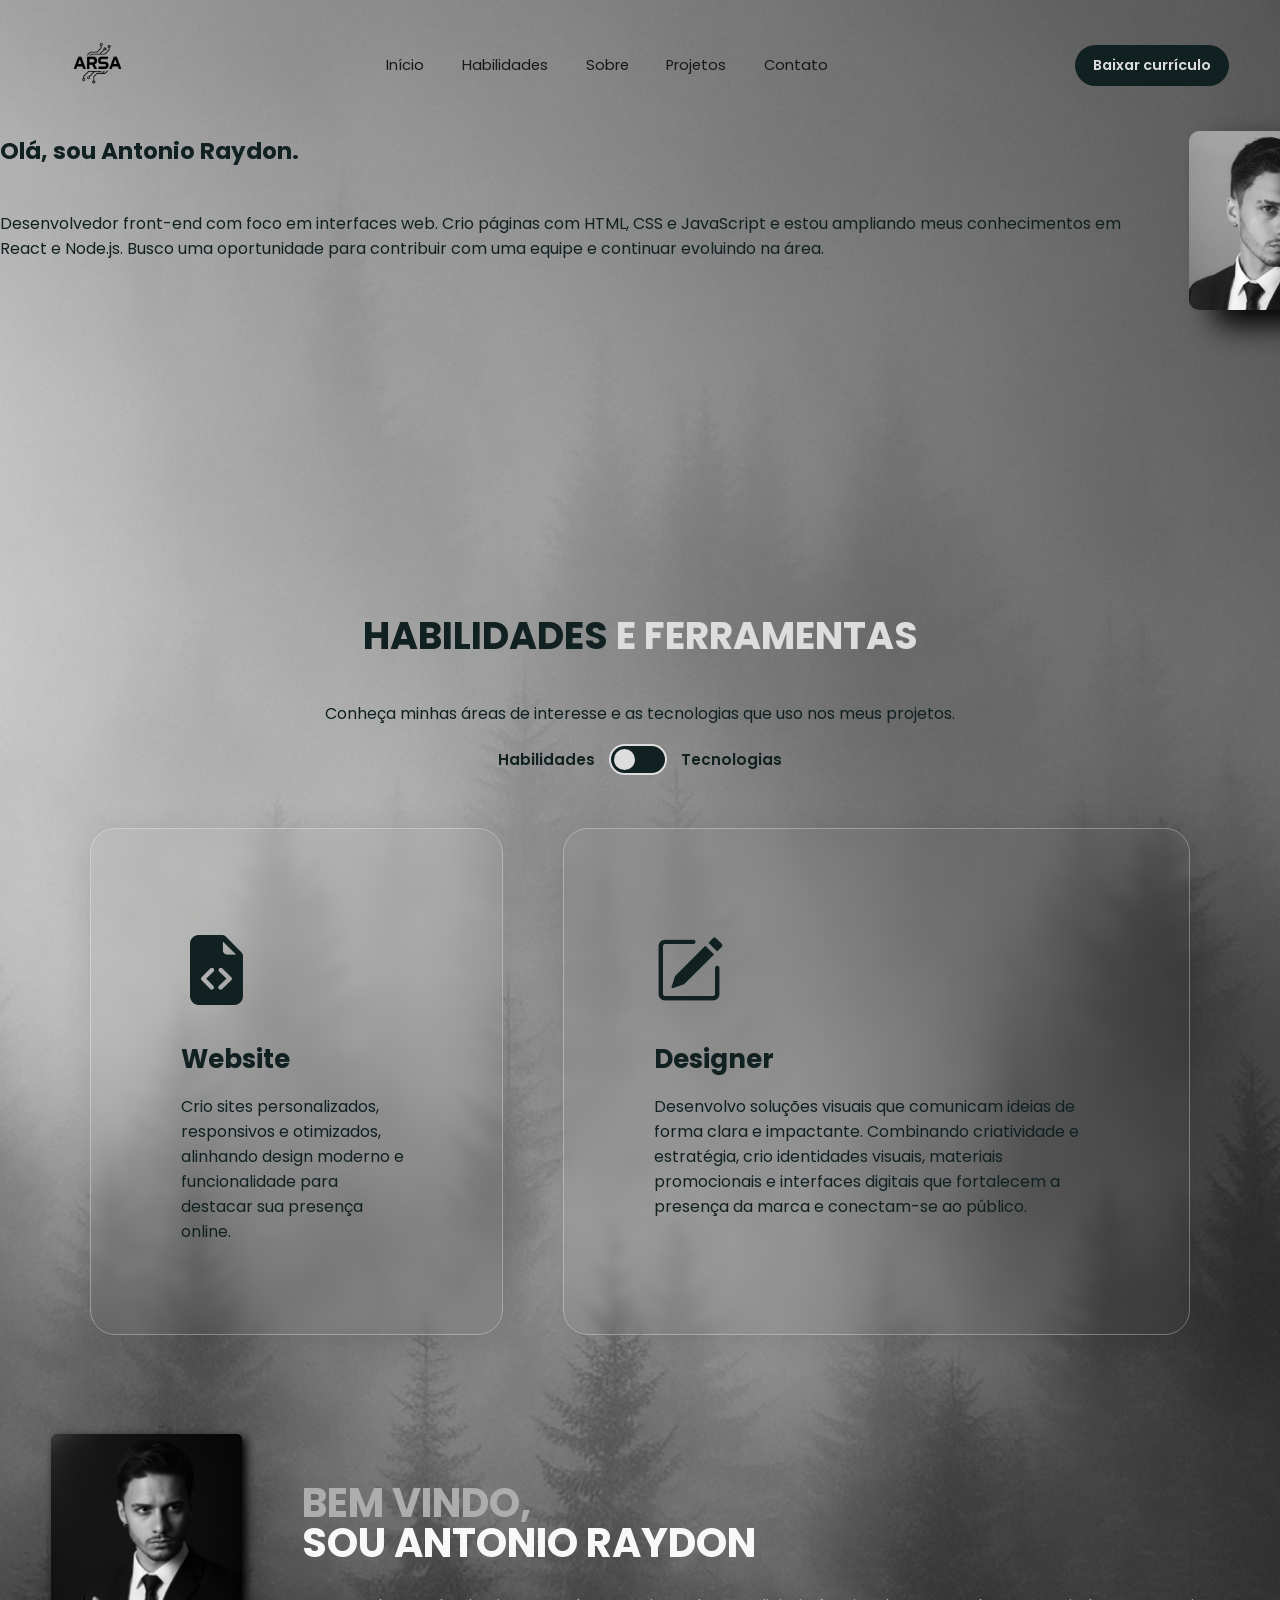
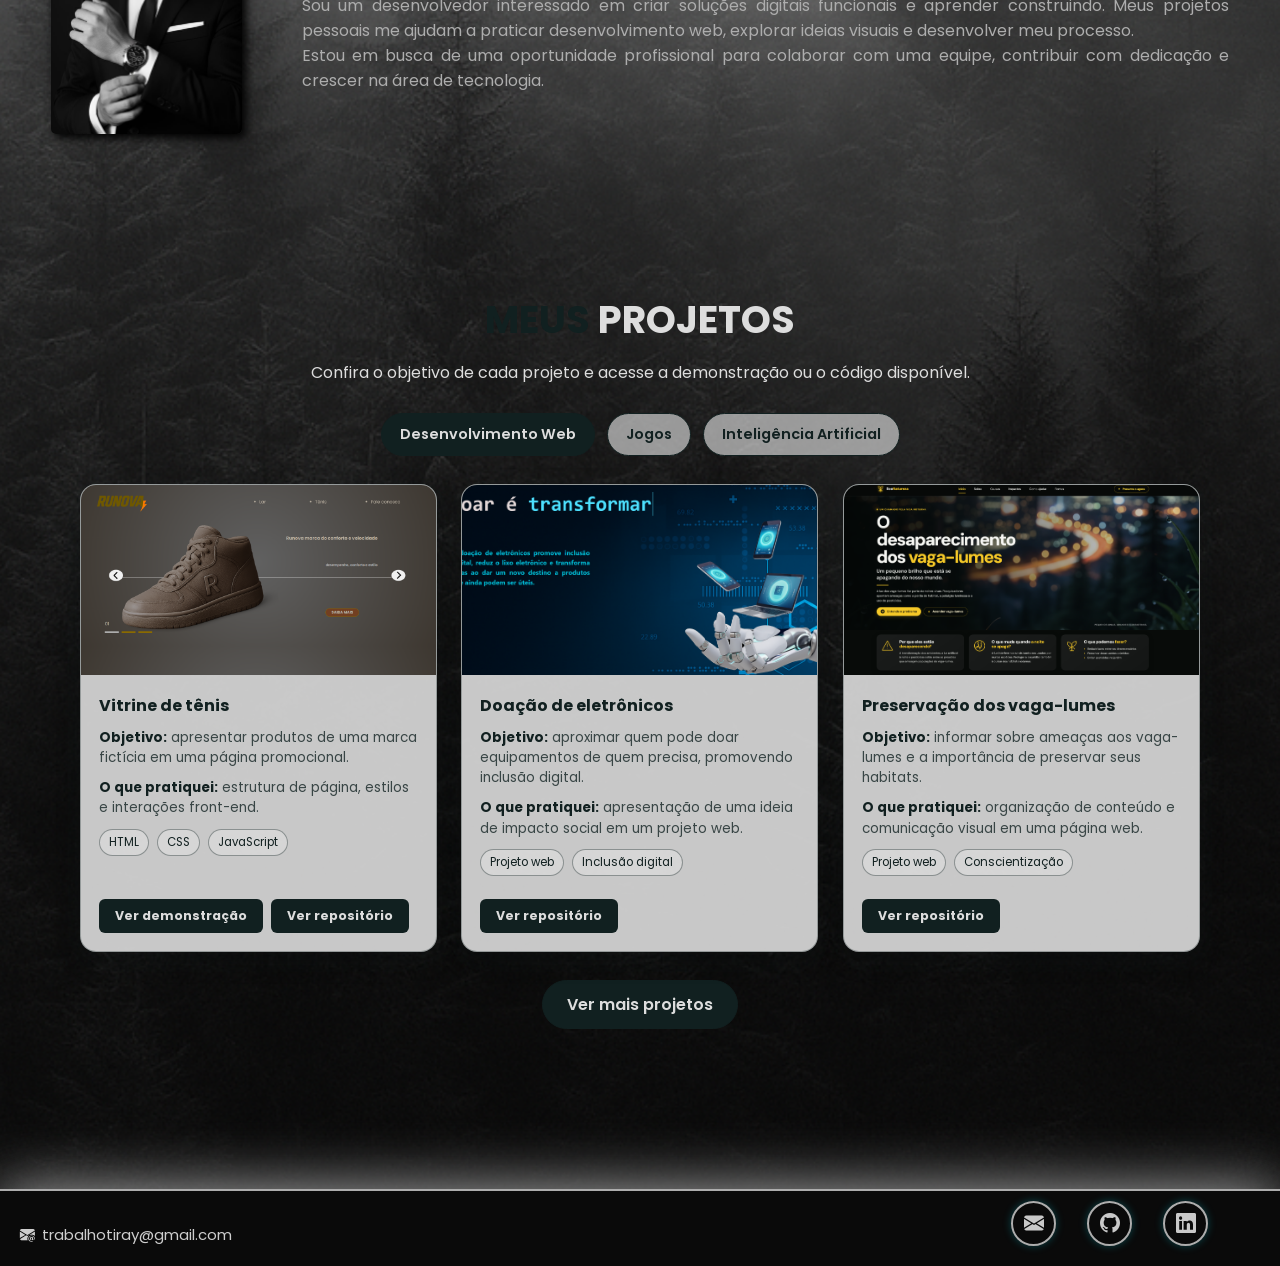
==== commit 7e7486fb: "Improve portfolio project gallery" ====
--- a/index.html
+++ b/index.html
@@ -1,4 +1,4 @@
-<<!DOCTYPE html>
+<!DOCTYPE html>
 <html lang="pt-BR">
 <head>
     <meta charset="UTF-8">
@@ -13,7 +13,8 @@
     <link rel="stylesheet" href="https://cdn.jsdelivr.net/npm/bootstrap-icons@1.13.1/font/bootstrap-icons.min.css">
     <!-- bootstrap-icons fim -->
     <link rel="stylesheet" href="https://cdnjs.cloudflare.com/ajax/libs/font-awesome/6.7.2/css/all.min.css" integrity="sha512-Evv84Mr4kqVGRNSgIGL/F/aIDqQb7xQ2vcrdIwxfjThSH8CSR7PBEakCr51Ck+w+/U6swU2Im1vVX0SVk9ABhg==" crossorigin="anonymous" referrerpolicy="no-referrer" />
-    <title>Document</title>
+    <meta name="description" content="Portfólio de Antonio Raydon: projetos, habilidades e contato profissional.">
+    <title>Antonio Raydon | Portfólio</title>
 
 </head>
 <body>
@@ -24,30 +25,26 @@
             </a> <!-- logo -->
             <nav class="menu-desktop">
                 <ul>
-                    <li><a href="#inicio">Inicio</a></li>
-                    <li><a href="#skill">Skill</a></li>
+                    <li><a href="#inicio">Início</a></li>
+                    <li><a href="#skill">Habilidades</a></li>
                     <li><a href="#sobre">Sobre</a></li>
                     <li><a href="#projetos">Projetos</a></li>
+                    <li><a href="#contato">Contato</a></li>
                 </ul>
             </nav>
 
-<section class="topo-do-site" id="inicio">
             <div class="btn-contato">
-                <a href="arquivos/meus-arquivos/Antonio_Raydon_curriculo.pdf" download>
-                    <button>Baixar Curriculo</button>
-                </a>
+                <a href="arquivos/meus-arquivos/Antonio_Raydon_curriculo-att.pdf" download aria-label="Baixar currículo de Antonio Raydon">Baixar currículo</a>
             </div>
         </div> <!-- interface -->
     </header>
     <main>
-        <section class="topo-do-site">
+        <section class="topo-do-site" id="inicio">
             <div class="interface">
                 <div class="flex">
                     <div class="txt-topo-site"><!--topo do site--> 
-                        <h1>"Cada linha de código é uma oportunidade de inovar e criar o futuro"<span>.</span></h1>
-                        <p>Sou um profissional apaixonado por criar soluções digitais que unem design,
-                        tecnologia e experiência do usuário. Com habilidades em design gráfico, desenvolvimento
-                        web, figma e ibispaint busco transformar ideias em interfaces funcionais e envolventes.</p>
+                        <h1>Olá, sou Antonio Raydon<span>.</span></h1>
+                        <p>Desenvolvedor front-end com foco em interfaces web. Crio páginas com HTML, CSS e JavaScript e estou ampliando meus conhecimentos em React e Node.js. Busco uma oportunidade para contribuir com uma equipe e continuar evoluindo na área.</p>
                         <div class="btn-contato">
                             <!-- <a href="#">
                                 <button>Baixar</button>
@@ -61,9 +58,16 @@
             </div><!--interface-->
         </section> <!--topo-do-site-->
         <section class="especialidade" id="skill">
-        <section class="especialidade">
             <div class="interface">
-                <h2 class="titulo">MINHAS <SPan>ESPECIALIDADES</SPan></h2>
+                <h2 class="titulo">HABILIDADES <span>E FERRAMENTAS</span></h2>
+                <p class="skill-intro">Conheça minhas áreas de interesse e as tecnologias que uso nos meus projetos.</p>
+                <div class="skill-switch-wrap">
+                    <span class="skill-switch-label" id="skill-label-habilidades">Habilidades</span>
+                    <button class="skill-switch" id="skill-switch" type="button" role="switch" aria-checked="false" aria-label="Alternar entre habilidades e tecnologias"><span></span></button>
+                    <span class="skill-switch-label" id="skill-label-tecnologias">Tecnologias</span>
+                </div>
+                <div class="skill-panels">
+                <div class="skill-panel skill-panel-habilidades" id="skill-panel-habilidades" aria-hidden="false">
                 <div class="flex">
                     <div class="especialidade-box">
                         <i class="bi bi-file-earmark-code-fill"></i>
@@ -78,21 +82,18 @@
                         impactante. Combinando criatividade e estratégia, crio identidades visuais,
                         materiais promocionais e interfaces digitais que fortalecem a presença da marca e conectam-se ao público.</p>
                     </div> <!--especialidade-box-->
-                    <div class="especialidade-box">
-                        <i class="bi bi-file-earmark-code-fill"></i>
-                        <h3>Skill</h3>
-                        <p>Front-End Base.</p>
-                        <p>Desenvolvimento React.</p>
-                        <p>Node.js.</p>
-                        <p>java script.</p>
-                        <p>html e css.</p>
-                        <p>Inovação em IA.</p>
-                    </div> <!--especialidade-box-->
                 </div><!--flex-->
+                </div>
+                <div class="skill-panel skill-panel-tecnologias is-hidden" id="skill-panel-tecnologias" aria-hidden="true" inert>
+                    <div class="flex">
+                        <div class="especialidade-box"><i class="bi bi-code-slash"></i><h3>Desenvolvimento</h3><ul class="technology-list"><li>HTML5</li><li>CSS3</li><li>JavaScript</li><li>React (em aprendizado)</li><li>Node.js (em aprendizado)</li></ul></div>
+                        <div class="especialidade-box"><i class="bi bi-brush"></i><h3>Design e criação</h3><ul class="technology-list"><li>Figma</li><li>IbisPaint</li><li>Design de interfaces</li></ul></div>
+                        <div class="especialidade-box"><i class="bi bi-git"></i><h3>Ferramentas e IA</h3><ul class="technology-list"><li>Git</li><li>GitHub</li><li>Visual Studio Code</li><li>Claude (chat)</li><li>Claude Code</li></ul></div>
+                    </div>
+                </div>
             </div><!--interface-->
         </section>
         <section class="sobre" id="sobre">
-        <section class="sobre">
             <div class="interface">
                 <div class="flex">
                     <div class="img-sobre">
@@ -100,98 +101,68 @@
                     </div><!--img-sobre-->
                     <div class="txt-sobre">
                         <h2>BEM VINDO, <span>SOU ANTONIO RAYDON</span></h2>
-                        <p>Sou um programador apaixonado por tecnologia e desenvolvimento de software.
-                            Gosto de transformar ideias em soluções funcionais e estou sempre buscando
-                            aprender novas linguagens e ferramentas. Tenho experiência com [HTML, CSS e JS]
-                            e foco em escrever códigos limpos e eficientes. Estou sempre aberto a novos
-                            desafios e colaborações!</p>
-                            <p>Sou um programador apaixonado por tecnologia e desenvolvimento de software.
-                            Gosto de transformar ideias em soluções funcionais e estou sempre buscando
-                            aprender novas linguagens e ferramentas. Tenho experiência com [HTML, CSS e JS]
-                            e foco em escrever códigos limpos e eficientes. Estou sempre aberto a novos
-                            desafios e colaborações!</p>
+                        <p>Sou um desenvolvedor interessado em criar soluções digitais funcionais e aprender construindo. Meus projetos pessoais me ajudam a praticar desenvolvimento web, explorar ideias visuais e desenvolver meu processo.</p>
+                        <p>Estou em busca de uma oportunidade profissional para colaborar com uma equipe, contribuir com dedicação e crescer na área de tecnologia.</p>
                     </div><!--txt-sobre-->
                 </div><!--flex-->
             </div><!--interface-->
         </section><!--sobre-->
 
-        <!-- GALERIA DE PROJETOS (6 ITENS) -->
         <section id="projetos" class="gameplay-container">
             <h2 class="titulo">MEUS <span>PROJETOS</span></h2>
-
-            <div class="cover-gallery">
-                <button class="cover-nav" id="cover-left">❮</button>
-
-                <div class="cover-carousel">
-                    <!-- PROJETO 1 -->
-                    <div class="cover-card">
-                        <img src="img/projeto1.png" alt="Propaganda de Tênis">
-                        <div class="cover-info">
-                            <h3>PROPAGANDA DE TÊNIS</h3>
-                            <p>Um site de exposição de tênis de uma marca fictícia!</p>
-                            <button class="card-btn" onclick="window.location.href='tenis.html'">ver projeto</button>
-                        </div>
-                    </div>
-
-                    <!-- PROJETO 2 -->
-                    <div class="cover-card">
-                        <img src="img/doação.png" alt="Doação de Eletrônicos">
-                        <div class="cover-info">
-                            <h3>DOAÇÃO DE ELETRÔNICOS</h3>
-                            <p>Conectando quem doa a quem precisa, promovendo inclusão digital.</p>
-                            <button class="card-btn" onclick="window.location.href='https://github.com/antonioRaydon/Lord.git'">ver projeto</button>
-                        </div>
-                    </div>
-
-                    <!-- PROJETO 3 -->
-                    <div class="cover-card">
-                        <img src="img/firely.png" alt="Extinção dos Vagalumes">
-                        <div class="cover-info">
-                            <h3>EXTINÇÃO DOS VAGALUMES</h3>
-                            <p>Os vaga-lumes estão ameaçados de extinção devido à perda de habitat.</p>
-                            <button class="card-btn" onclick="window.location.href='https://github.com/antonioRaydon/Firefly.git'">ver projeto</button>
-                        </div>
-                    </div>
-
-                    <!-- PROJETO 4 (NOVO) -->
-                    <div class="cover-card">
-                        <img src="img/projeto4.png" alt="luna arcana gamer">
-                        <div class="cover-info">
-                            <h3>LUNA ARCANA GAMER</h3>
-                            <p>gamer em desenvolvimente na godot por mim.</p>
-                            <button class="card-btn" onclick="window.location.href='https://antonioraydon.github.io/Luna-Arcana-game-site/'">ver projeto</button>
-                        </div>
-                    </div>
-
-                    <!-- PROJETO 5 (NOVO) -->
-                    <div class="cover-card">
-                        <img src="img/projeto5.png" alt="Nome do Projeto 5">
-                        <div class="cover-info">
-                            <h3>CIEL IA</h3>
-                            <p>Uma ia feita por mim para testes de IA,</p>
-                            <button class="card-btn" onclick="window.location.href='#'">ver projeto</button>
-                        </div>
-                    </div>
-
-                    <!-- PROJETO 6 (NOVO) -->
-                    <div class="cover-card">
-                        <img src="img/projeto6.png" alt="Nome do Projeto 6">
-                        <div class="cover-info">
-                            <h3>Sistema de Chamados de TI</h3>
-                            <p>Aplicação web desenvolvida para gestão e controle de chamados de suporte técnicos</p>
-                            <button class="card-btn" onclick="window.location.href='https://antonioraydon.github.io/suporte-ti-escolar/'">ver projeto</button>
-                        </div>
-                    </div>
-
-                </div>
-
-                <button class="cover-nav" id="cover-right">❯</button>
+            <p class="projects-intro">Confira o objetivo de cada projeto e acesse a demonstração ou o código disponível.</p>
+            <div class="project-category-tabs" role="group" aria-label="Filtrar projetos por categoria">
+                <button class="project-category-button is-active" type="button" data-category-filter="web" aria-pressed="true">Desenvolvimento Web</button>
+                <button class="project-category-button" type="button" data-category-filter="games" aria-pressed="false">Jogos</button>
+                <button class="project-category-button" type="button" data-category-filter="ai" aria-pressed="false">Inteligência Artificial</button>
             </div>
+            <div class="projects-grid">
+                <article class="cover-card project-card" data-project-category="web">
+                    <img src="img/projeto1.png" alt="Página de apresentação de uma coleção de tênis" loading="lazy">
+                    <div class="cover-info"><h3>Vitrine de tênis</h3><p><strong>Objetivo:</strong> apresentar produtos de uma marca fictícia em uma página promocional.</p><p><strong>O que pratiquei:</strong> estrutura de página, estilos e interações front-end.</p><div class="project-tags"><span>HTML</span><span>CSS</span><span>JavaScript</span></div><div class="project-links"><a class="card-btn demo-link" href="tenis.html">Ver demonstração</a><a class="card-btn project-code" href="https://github.com/antonioRaydon/portfolio-dev" target="_blank" rel="noopener">Ver repositório</a></div></div>
+                </article>
+                <article class="cover-card project-card" data-project-category="web">
+                    <img src="img/doação.png" alt="Projeto de conexão entre doadores e pessoas que precisam de eletrônicos" loading="lazy">
+                    <div class="cover-info"><h3>Doação de eletrônicos</h3><p><strong>Objetivo:</strong> aproximar quem pode doar equipamentos de quem precisa, promovendo inclusão digital.</p><p><strong>O que pratiquei:</strong> apresentação de uma ideia de impacto social em um projeto web.</p><div class="project-tags"><span>Projeto web</span><span>Inclusão digital</span></div><div class="project-links"><a class="card-btn" href="https://github.com/antonioRaydon/Lord" target="_blank" rel="noopener">Ver repositório</a></div></div>
+                </article>
+                <article class="cover-card project-card" data-project-category="web">
+                    <img src="img/projeto-vagalumes-capa.png" alt="Capa do projeto EcoNatureza sobre o desaparecimento dos vaga-lumes" loading="lazy">
+                    <div class="cover-info"><h3>Preservação dos vaga-lumes</h3><p><strong>Objetivo:</strong> informar sobre ameaças aos vaga-lumes e a importância de preservar seus habitats.</p><p><strong>O que pratiquei:</strong> organização de conteúdo e comunicação visual em uma página web.</p><div class="project-tags"><span>Projeto web</span><span>Conscientização</span></div><div class="project-links"><a class="card-btn" href="https://github.com/antonioRaydon/Firefly" target="_blank" rel="noopener">Ver repositório</a></div></div>
+                </article>
+                <article class="cover-card project-card project-card-more" data-project-category="web" hidden>
+                    <img src="img/projeto6.png" alt="Interface do sistema de chamados de suporte de TI" loading="lazy">
+                    <div class="cover-info"><h3>Sistema de chamados de TI</h3><p><strong>Objetivo:</strong> organizar o registro e acompanhamento de solicitações de suporte técnico escolar.</p><p><strong>O que pratiquei:</strong> desenvolvimento de uma aplicação web orientada a um fluxo de atendimento.</p><div class="project-tags"><span>Aplicação web</span><span>Suporte técnico</span></div><div class="project-links"><a class="card-btn demo-link" href="https://antonioraydon.github.io/suporte-ti-escolar/" target="_blank" rel="noopener">Ver demonstração</a><a class="card-btn project-code" href="https://github.com/antonioRaydon/suporte-ti-escolar" target="_blank" rel="noopener">Ver repositório</a></div></div>
+                </article>
+                <article class="cover-card project-card project-card-more" data-project-category="web" hidden>
+                    <img src="img/projeto-barbearia-exclusiva.png" alt="Página inicial do site de agendamento da Barbearia Exclusiva" loading="lazy">
+                    <div class="cover-info"><h3>Barbearia Exclusiva</h3><p><strong>Objetivo:</strong> facilitar o agendamento de serviços em uma barbearia por meio de um site.</p><p><strong>Área:</strong> aplicação web para serviços e agendamentos.</p><div class="project-tags"><span>Aplicação web</span><span>Agendamento</span><span>Barbearia</span></div><div class="project-links"><a class="card-btn" href="https://github.com/antonioRaydon/Barbearia-Exclusiva" target="_blank" rel="noopener">Ver repositório</a></div></div>
+                </article>
+                <article class="cover-card project-card project-card-more" data-project-category="web" hidden>
+                    <img src="img/projeto-cardapio-raydon.png" alt="Página inicial do cardápio digital da Pizzaria Raydon" loading="lazy">
+                    <div class="cover-info"><h3>Cardápio Raydon</h3><p><strong>Objetivo:</strong> apresentar o cardápio de uma pizzaria artesanal e organizar as opções por categoria.</p><p><strong>O que pratiquei:</strong> apresentação visual de produtos e navegação por seções do menu.</p><div class="project-tags"><span>Cardápio digital</span><span>Gastronomia</span><span>Projeto web</span></div><p class="project-link-pending">Demonstração e repositório em breve</p></div>
+                </article>
+                <article class="cover-card project-card" data-project-category="games" hidden>
+                    <img src="img/projeto4.png" alt="Página do jogo Luna Arcana" loading="lazy">
+                    <div class="cover-info"><h3>Luna Arcana</h3><p><strong>Objetivo:</strong> apresentar um jogo em desenvolvimento com a engine Godot.</p><p><strong>O que pratiquei:</strong> criação de uma página de apresentação para um projeto de game.</p><div class="project-tags"><span>Godot</span><span>Game dev</span><span>Site do projeto</span></div><div class="project-links"><a class="card-btn demo-link" href="https://antonioraydon.github.io/Luna-Arcana-game-site/" target="_blank" rel="noopener">Ver demonstração</a><a class="card-btn project-code" href="https://github.com/antonioRaydon/Luna-Arcana-game-site" target="_blank" rel="noopener">Ver repositório</a></div></div>
+                </article>
+                <article class="cover-card project-card" data-project-category="ai" hidden>
+                    <img src="img/projeto5.png" alt="Projeto experimental Ciel IA" loading="lazy">
+                    <div class="cover-info"><h3>Ciel IA</h3><p><strong>Objetivo:</strong> projeto pessoal de experimentação com inteligência artificial.</p><div class="project-tags"><span>Estudo</span><span>Inteligência artificial</span></div><div class="project-links"><a class="card-btn" href="https://github.com/antonioRaydon/Ciel-" target="_blank" rel="noopener">Ver repositório</a></div></div>
+                </article>
+            </div>
+            <button class="load-more-projects" id="load-more-projects" type="button" aria-expanded="false">Ver mais projetos</button>
         </section>
 
     </main>
+    <div class="demo-loader-overlay" id="demo-loader" role="status" aria-live="polite" aria-label="Carregando demonstração" hidden>
+        <div class="demo-loader-card">
+            <div class="demo-loader-spinner" id="demo-loader-spinner" aria-hidden="true"></div>
+            <h2>Preparando a demonstração</h2>
+            <p>Seu projeto abrirá em instantes...</p>
+        </div>
+    </div>
     <script src="posti.js"></script>
-    <footer>
+    <footer id="contato">
             <div class="interface">
                 <div class="liner-footer">
                     <div class="flex">
@@ -220,4 +191,4 @@
     </footer>
 
 </body>
-</html>+</html>
--- a/portfólio.css
+++ b/portfólio.css
@@ -4,6 +4,9 @@
     box-sizing: border-box;
     font-family: "Poppins", sans-serif;
 }
+
+html { scroll-behavior: smooth; }
+section[id] { scroll-margin-top: 20px; }
 
 body {
     margin: 0;
@@ -351,7 +354,7 @@
     text-decoration: underline;
 }
 
-/* ===== NOVA GALERIA (COPIADA DO LUNA ARCANA) ===== */
+/* Galeria no mesmo padrão de cores e tipografia do portfólio */
 
 .gameplay-container {
     text-align: center;
@@ -379,11 +382,11 @@
     top: 50%;
     width: 360px;
     height: 280px;
-    background: #080e18;
-    border: 1px solid #1a2f4c;
+    background: rgba(221, 221, 221, 0.88);
+    border: 1px solid rgba(17, 32, 32, 0.28);
     border-radius: 20px;
     overflow: hidden;
-    box-shadow: 0 0 25px rgba(0, 168, 255, .15);
+    box-shadow: 0 8px 24px rgba(17, 32, 32, .18);
     transition: transform .65s cubic-bezier(.22, .61, .36, 1), opacity .65s, filter .65s;
 }
 
@@ -396,7 +399,7 @@
 .cover-info {
     height: 40%;
     padding: 15px;
-    color: white;
+    color: rgb(17, 32, 32);
     display: flex;
     flex-direction: column;
     justify-content: space-between;
@@ -405,14 +408,14 @@
 }
 
 .cover-info h3 {
-    font-family: 'Orbitron', 'Poppins', sans-serif;
-    color: #00a8ff;
+    font-family: 'Poppins', sans-serif;
+    color: rgb(17, 32, 32);
     font-size: 1rem;
     margin-bottom: 5px;
 }
 
 .cover-info p {
-    color: #7a8b9e;
+    color: rgb(56, 69, 69);
     font-size: .85rem;
     line-height: 1.3;
 }
@@ -421,8 +424,8 @@
     margin-top: 8px;
     padding: 8px 16px;
     border: none;
-    background: #00a8ff;
-    color: #03050a;
+    background: rgb(17, 32, 32);
+    color: rgb(221, 221, 221);
     font-weight: bold;
     border-radius: 6px;
     cursor: pointer;
@@ -430,17 +433,18 @@
 }
 
 .card-btn:hover {
-    background: #0082c8;
-    box-shadow: 0 0 12px #00a8ff;
+    background: rgb(38, 60, 60);
+    color: #fff;
+    box-shadow: 0 0 12px rgba(17, 32, 32, .35);
 }
 
 .cover-nav {
     width: 65px;
     height: 65px;
     border-radius: 50%;
-    border: 1px solid #00a8ff;
-    background: #00a8ff18;
-    color: white;
+    border: 1px solid rgb(17, 32, 32);
+    background: rgba(17, 32, 32, .12);
+    color: rgb(17, 32, 32);
     font-size: 30px;
     cursor: pointer;
     transition: .3s;
@@ -448,9 +452,9 @@
 }
 
 .cover-nav:hover {
-    background: #00a8ff;
-    color: #03050a;
-    box-shadow: 0 0 20px #00a8ff;
+    background: rgb(17, 32, 32);
+    color: rgb(221, 221, 221);
+    box-shadow: 0 0 16px rgba(17, 32, 32, .4);
 }
 
 /* Responsividade */
@@ -643,4 +647,96 @@
     .topo-do-site h1 {
         font-size: 24px;
     }
-}+}
+
+/* Alternador de habilidades e tecnologias, mantendo a paleta original */
+.skill-intro { color: rgb(17, 32, 32); text-align: center; margin: 12px auto 18px; }
+.skill-switch-wrap { display:flex; justify-content:center; align-items:center; gap:14px; margin: 18px auto 8px; }
+.skill-switch-label { color:rgb(17, 32, 32); font-weight:600; font-size:.95rem; }
+.skill-switch { width:58px; height:31px; border:2px solid rgb(221,221,221); border-radius:20px; background:rgb(17,32,32); padding:3px; cursor:pointer; transition:.25s; }
+.skill-switch span { display:block; width:21px; height:21px; border-radius:50%; background:rgb(221,221,221); transition:transform .25s; }
+.skill-switch[aria-checked="true"] span { transform:translateX(25px); }
+.skill-switch:focus-visible { outline:3px solid rgb(221,221,221); outline-offset:3px; }
+.skill-panels { max-width:1100px; margin:0 auto; display:grid; }
+.skill-panel { grid-area:1 / 1; opacity:1; transform:translateY(0); visibility:visible; transition:opacity .32s ease, transform .32s ease, visibility 0s linear 0s; }
+.skill-panel.is-hidden { opacity:0; transform:translateY(10px); visibility:hidden; pointer-events:none; transition:opacity .32s ease, transform .32s ease, visibility 0s linear .32s; }
+.skill-panel[hidden] { display:none; }
+.technology-list { list-style:none; padding:0; line-height:2; color:rgb(17,32,32); }
+.technology-list li::before { content:'✓'; margin-right:9px; color:rgb(221,221,221); font-weight:700; }
+.skill-panel-tecnologias .especialidade-box { padding:70px 50px; }
+@media (max-width:768px) { .skill-panel-tecnologias .especialidade-box { padding:35px 28px; } }
+
+/* Projetos em grade para que recrutadores possam comparar todos de relance */
+.projects-intro { color: rgb(221,221,221); margin: 12px auto 28px; padding: 0 5%; }
+.projects-grid { width: min(1120px, 92%); margin: 0 auto; display: grid; grid-template-columns: repeat(3, minmax(0, 1fr)); gap: 24px; text-align: left; }
+.project-category-tabs { display:flex; justify-content:center; flex-wrap:wrap; gap:12px; margin:22px auto 28px; padding:0 4%; }
+.project-category-button { padding:10px 18px; border:1px solid rgb(17,32,32); border-radius:24px; background:rgba(221,221,221,.65); color:rgb(17,32,32); font:600 .9rem 'Poppins',sans-serif; cursor:pointer; transition:.2s; }
+.project-category-button:hover, .project-category-button.is-active { background:rgb(17,32,32); color:rgb(221,221,221); }
+.project-category-button:focus-visible { outline:3px solid #fff; outline-offset:3px; }
+.project-card[hidden], .load-more-projects[hidden] { display:none !important; }
+.project-card { position: relative; inset: auto; left: auto; top: auto; width: auto; height: auto; min-height: 100%; transform: none; opacity: 1; visibility: visible; filter: none; border-radius: 16px; display: flex; flex-direction: column; background: rgba(221, 221, 221, .9); border: 1px solid rgba(17, 32, 32, .28); box-shadow: 0 8px 24px rgba(17, 32, 32, .18); }
+.project-card-enter { animation: projectCardReveal .42s ease both; }
+@keyframes projectCardReveal { from { opacity:0; transform:translateY(14px) scale(.985); } to { opacity:1; transform:translateY(0) scale(1); } }
+.project-card img { display: block; width: 100%; height: 190px; flex: 0 0 190px; object-fit: cover; }
+.project-placeholder { height:190px; flex:0 0 190px; display:flex; flex-direction:column; align-items:center; justify-content:center; gap:10px; background:linear-gradient(145deg, rgba(17,32,32,.96), rgba(56,69,69,.92)); color:rgb(221,221,221); font:600 1rem 'Poppins',sans-serif; }
+.project-placeholder i { font-size:3.3rem; color:rgb(221,221,221); }
+.project-card .cover-info { height: auto; flex: 1; align-items: flex-start; justify-content: flex-start; text-align: left; gap: 10px; padding: 18px; }
+.project-card .cover-info h3 { margin: 0; }
+.project-card .cover-info p { color: rgb(56, 69, 69); font-size: .84rem; line-height: 1.5; margin: 0; }
+.project-card .cover-info strong { color: rgb(17, 32, 32); }
+.project-link-pending { font-size:.78rem !important; font-style:italic; opacity:.8; }
+.project-tags, .project-links { display: flex; flex-wrap: wrap; gap: 8px; }
+.project-tags span { padding: 4px 9px; border-radius: 999px; border: 1px solid rgba(17, 32, 32, .38); color: rgb(17, 32, 32); background: rgba(255, 255, 255, .25); font-size: .72rem; }
+.project-links { align-items: center; margin-top: auto; padding-top: 5px; }
+.project-card .card-btn { display: inline-flex; width: auto; text-decoration: none; font-size: .78rem; }
+.project-card .project-code { display:inline-flex; align-items:center; justify-content:center; margin-top:8px; padding:8px 16px; border:0; border-radius:6px; background:rgb(17,32,32); color:rgb(221,221,221); font-size:.78rem; font-weight:700; text-decoration:none; transition:.3s; }
+.project-card .project-code:hover { background:rgb(38,60,60); color:#fff; box-shadow:0 0 12px rgba(17,32,32,.35); }
+.load-more-projects { display: block; margin: 28px auto 0; padding: 11px 24px; border: 1px solid rgb(17, 32, 32); border-radius: 30px; background: rgb(17, 32, 32); color: rgb(221, 221, 221); font: 600 1rem 'Poppins', sans-serif; cursor: pointer; transition: .2s; }
+.load-more-projects:hover { background: rgb(38, 60, 60); color: #fff; transform: translateY(-2px); }
+.load-more-projects:focus-visible { outline: 3px solid #fff; outline-offset: 3px; }
+@media (max-width: 900px) { .projects-grid { grid-template-columns: repeat(2, minmax(0, 1fr)); } }
+@media (max-width: 560px) { .projects-grid { grid-template-columns: 1fr; width: min(420px, 90%); } .project-card img { height: 210px; flex-basis: 210px; } }
+.btn-contato a { display:inline-block; padding:10px 24px; border-radius:30px; background:rgb(17,32,32); color:rgb(221,221,221); font-size:16px; font-weight:600; text-decoration:none; transition:.2s; }
+.btn-contato a:hover { color:#fff; transform:translateY(-2px); box-shadow:0 0 8px rgba(22,41,41,.5); }
+.project-card a:focus-visible, .skill-switch:focus-visible, .btn-contato a:focus-visible { outline:3px solid #fff; outline-offset:3px; }
+@media (prefers-reduced-motion: reduce) { .project-card-enter { animation:none; } }
+@media (prefers-reduced-motion: reduce) { .skill-panel, .skill-panel.is-hidden { transition:none; transform:none; } }
+@media (prefers-reduced-motion: reduce) { html { scroll-behavior:auto; } }
+
+/* Menu de navegação e contato adaptável a telas menores */
+header { padding:18px 4%; }
+header > .interface { gap:18px; flex-wrap:nowrap; }
+header .interface img { width:88px; height:88px; object-fit:contain; }
+header nav ul { display:flex; align-items:center; gap:clamp(4px, 1.4vw, 18px); }
+header nav ul li { padding:0; }
+header nav ul li a { padding:9px 10px; font-size:clamp(.82rem, 1.15vw, .98rem); white-space:nowrap; }
+header .btn-contato { flex-shrink:0; }
+header .btn-contato a { white-space:nowrap; font-size:.9rem; padding:10px 18px; }
+@media (max-width: 1020px) {
+  header { padding:14px 4%; }
+  header > .interface { flex-wrap:wrap; justify-content:space-between; }
+  header .interface img { width:68px; height:68px; }
+  header .menu-desktop { display:block; order:3; flex:0 0 100%; width:100%; }
+  header nav ul { justify-content:center; flex-wrap:wrap; gap:5px 12px; }
+}
+
+/* Loader de três segundos para abrir demonstrações */
+.demo-loader-overlay { position:fixed; inset:0; z-index:10000; display:grid; place-items:center; padding:20px; background:rgba(4,8,8,.94); color:#ddd; }
+.demo-loader-overlay[hidden] { display:none !important; }
+.demo-loader-card { position:relative; width:min(360px, 100%); height:250px; border:1px solid rgba(221,221,221,.16); border-radius:8px; background:linear-gradient(145deg,#050505,#101010); box-shadow:0 20px 70px rgba(0,0,0,.55), inset 0 1px rgba(255,255,255,.04); }
+.demo-loader-spinner { position:absolute; width:120px; height:120px; left:50%; top:44%; transform:translate(-50%,-50%); }
+.demo-loader-bar { position:absolute; left:50%; top:10px; width:4px; height:30px; margin-left:-2px; border-radius:2px; background:#050505; transform:rotate(calc(var(--bar-index) * 30deg)); transform-origin:2px 50px; box-shadow:1px 0 rgba(255,255,255,.1); }
+.demo-loader-bar i { position:absolute; left:0; bottom:0; width:4px; height:100%; border-radius:2px; background:rgba(255,255,255,.5); animation:demoLoaderPulse 2.4s ease-in-out infinite; animation-delay:calc(var(--bar-index) * .1s); }
+@keyframes demoLoaderPulse { 0%,100% { height:0; box-shadow:0 0 4px #000; } 20%,80% { height:100%; background:rgba(255,255,255,.5); box-shadow:0 0 8px transparent; } 50% { height:100%; background:#11d9ff; box-shadow:0 0 10px rgba(17,217,255,.9); } }
+.demo-loader-card h2 { position:absolute; left:12px; right:12px; bottom:43px; margin:0; text-align:center; color:#ddd; font:300 1.15rem 'Poppins',sans-serif; }
+.demo-loader-card p { position:absolute; left:12px; right:12px; bottom:16px; margin:0; text-align:center; color:#aab4b3; font-size:.82rem; }
+@media (prefers-reduced-motion: reduce) { .demo-loader-bar i { animation:none; height:100%; background:#11d9ff; } }
+@media (max-width: 560px) {
+  header { padding:10px 3%; }
+  header > .interface { padding:0 2%; gap:8px; }
+  header .interface img { width:54px; height:54px; }
+  header .btn-contato a { font-size:.78rem; padding:8px 12px; }
+  header nav ul { justify-content:space-between; gap:4px; }
+  header nav ul li a { font-size:.75rem; padding:8px 6px; }
+}
+.img-topo-site img { margin-top:0; }
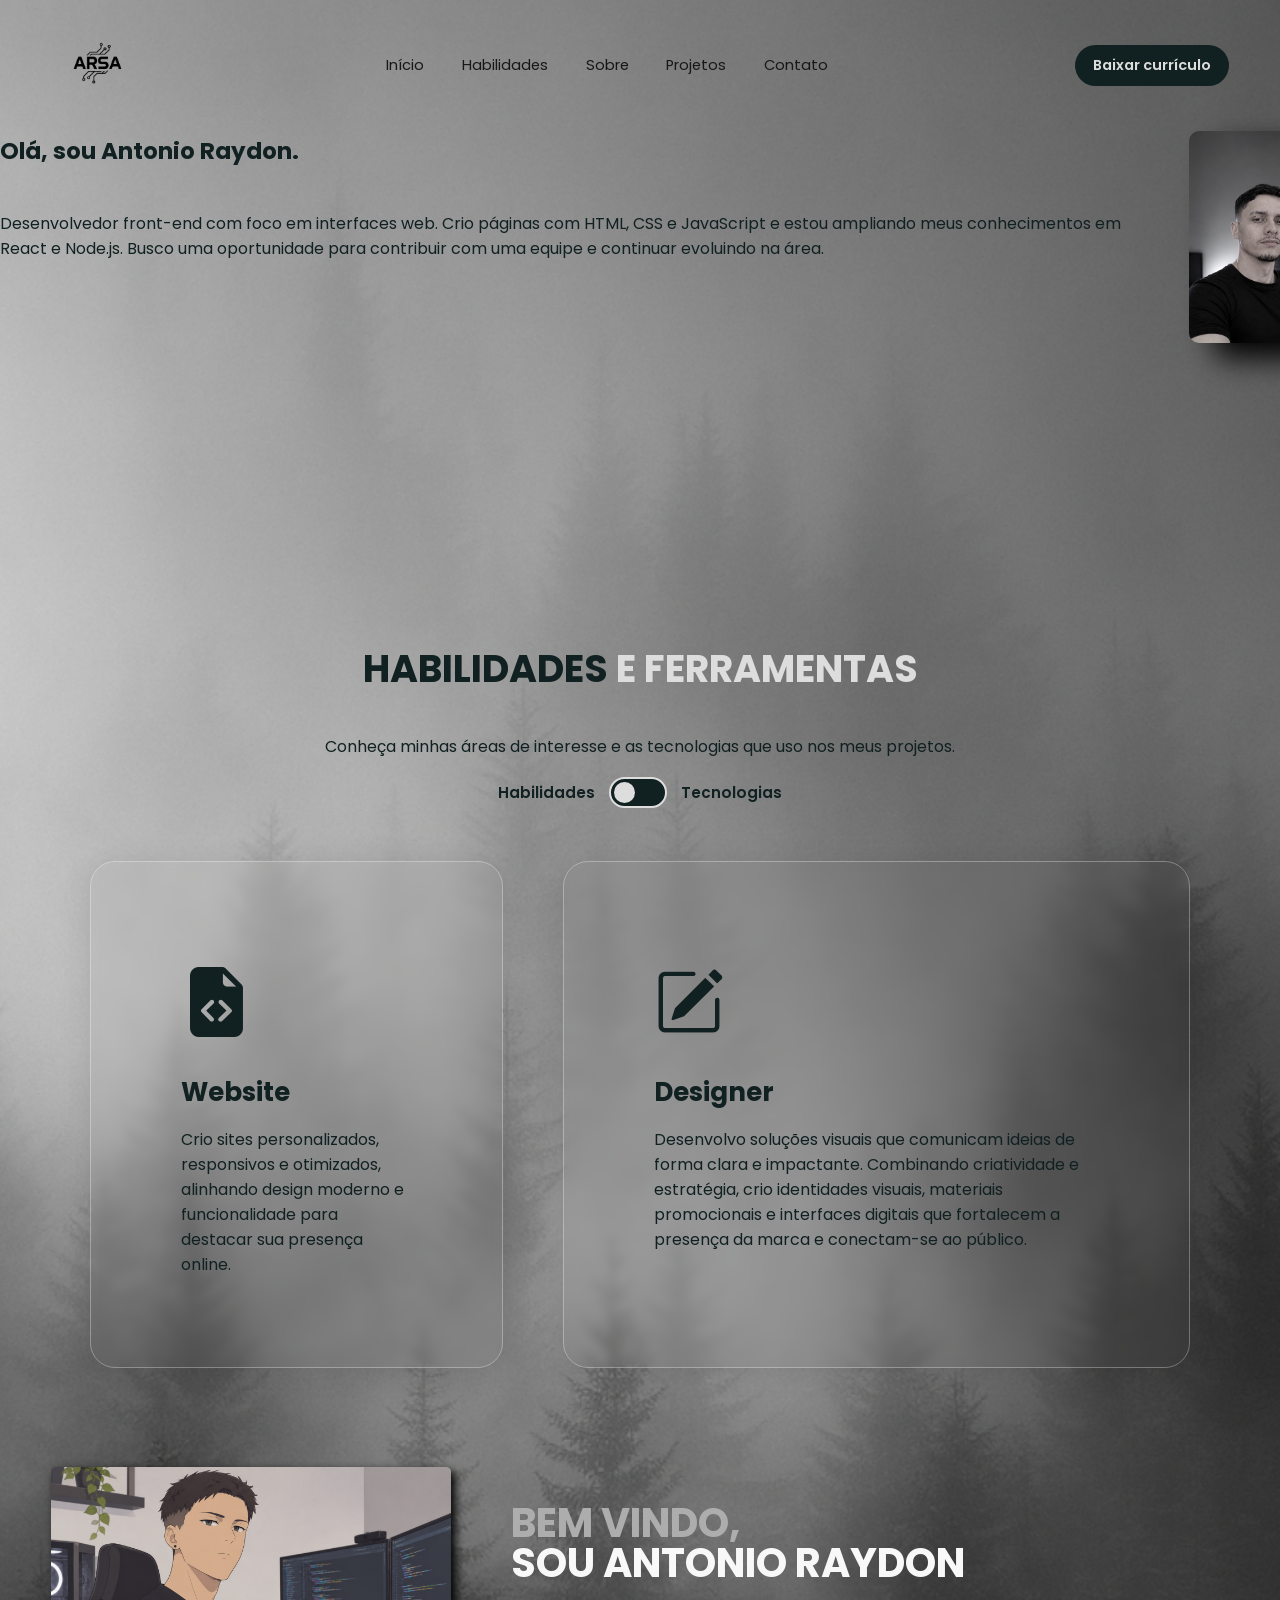
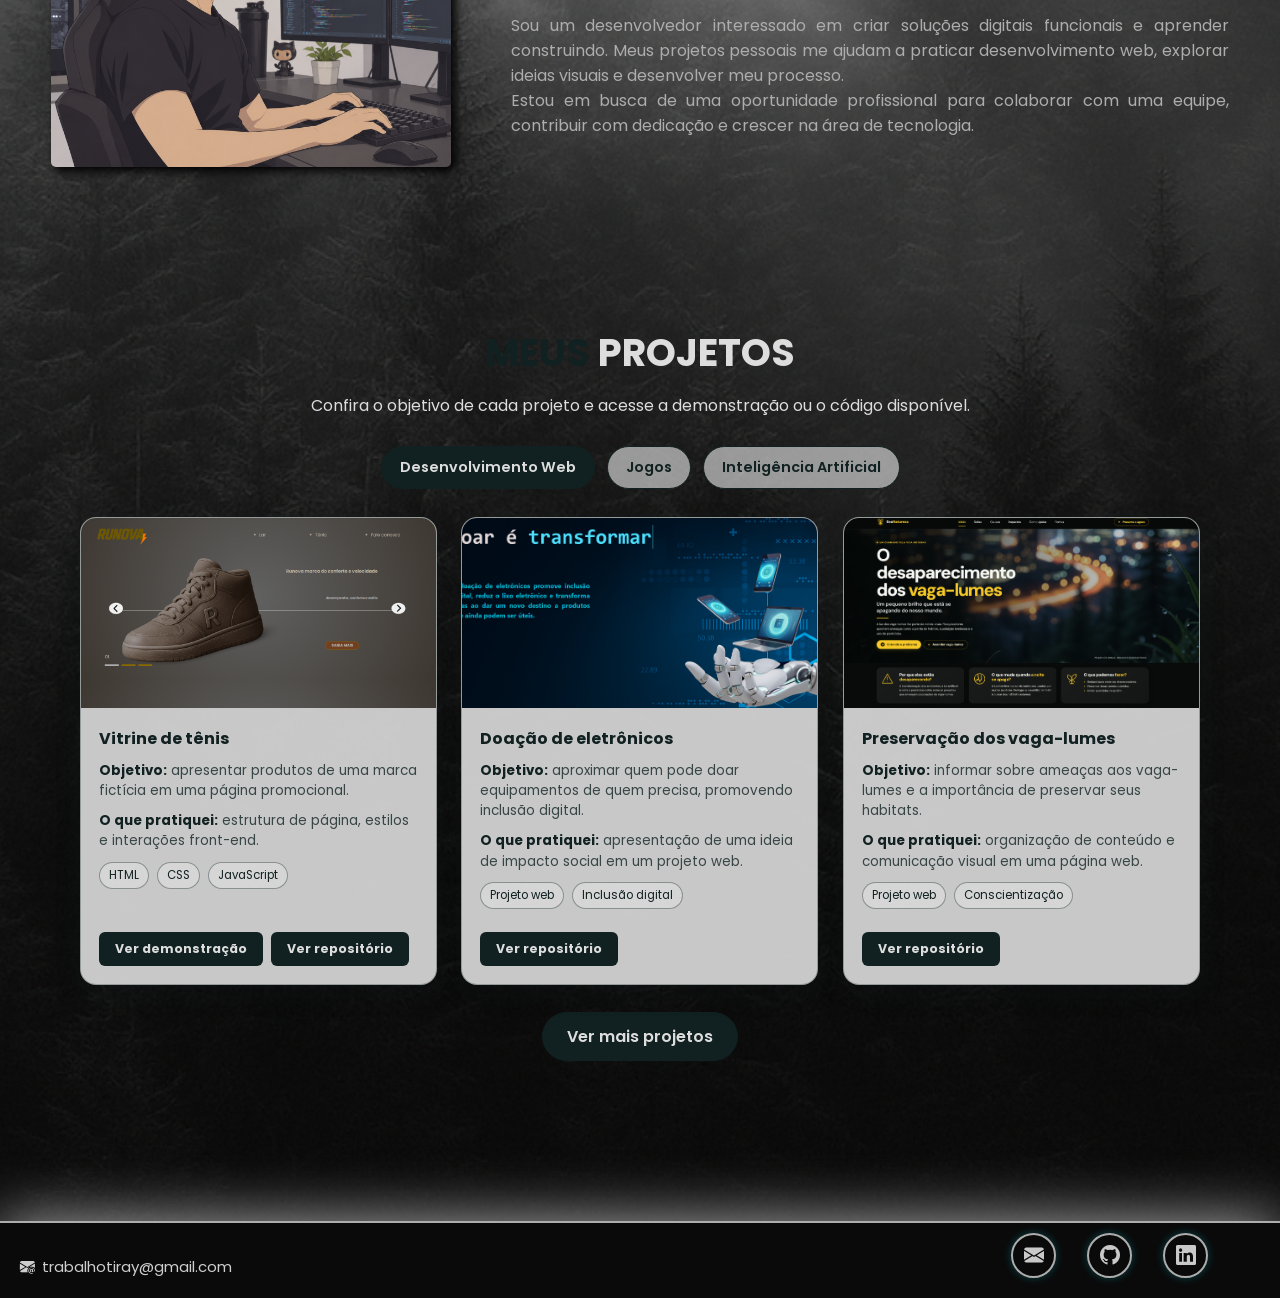
==== commit 922a614c: "nova interface" ====
--- a/index.html
+++ b/index.html
@@ -52,7 +52,7 @@
                         </div>
                     </div><!--txt topo do site-->
                     <div class="img-topo-site">
-                        <img src="img/perfil-foto3.jpeg" alt="">
+                        <img src="img/perfil-foto4.png" alt="">
                     </div><!--img-topo-site-->
                 </div><!--flex-->
             </div><!--interface-->
@@ -97,7 +97,7 @@
             <div class="interface">
                 <div class="flex">
                     <div class="img-sobre">
-                        <img src="img/perfil2.jpeg" alt="">
+                        <img src="img/perfil-foto5.png" alt="">
                     </div><!--img-sobre-->
                     <div class="txt-sobre">
                         <h2>BEM VINDO, <span>SOU ANTONIO RAYDON</span></h2>
